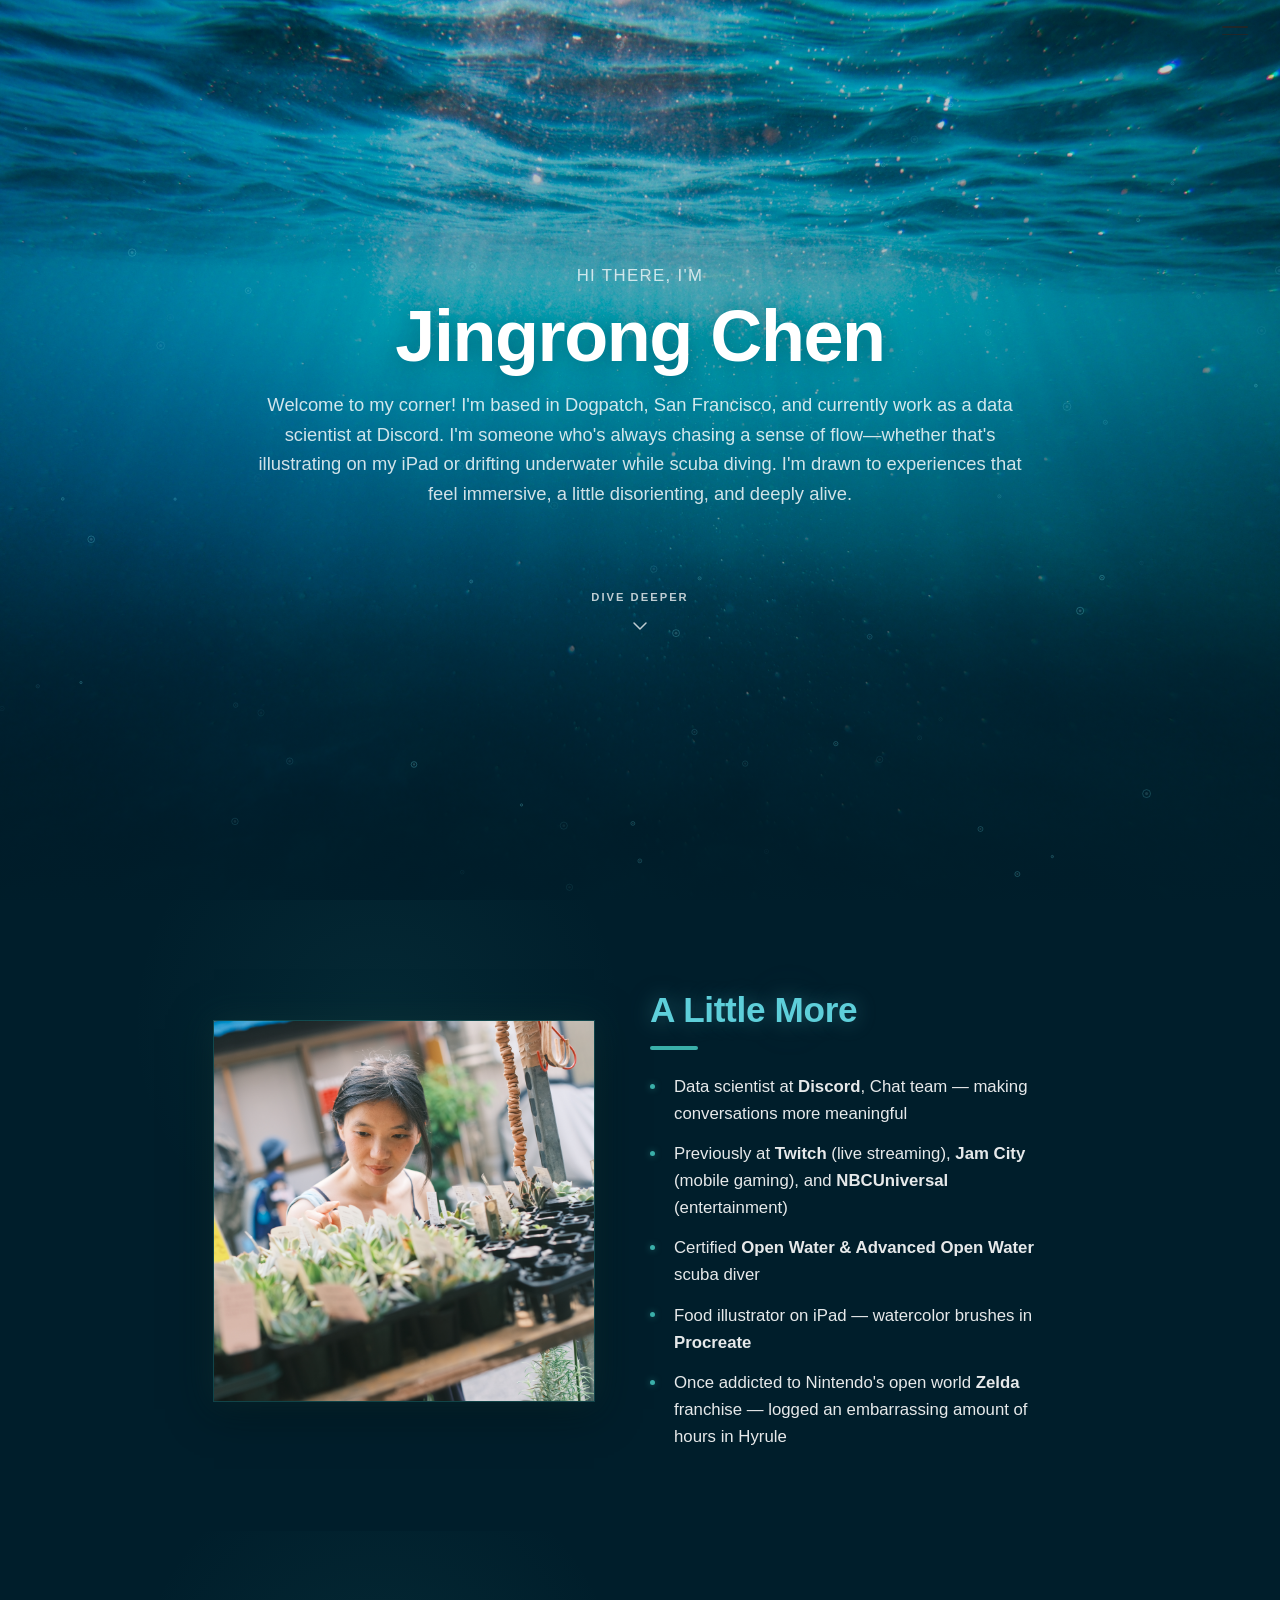
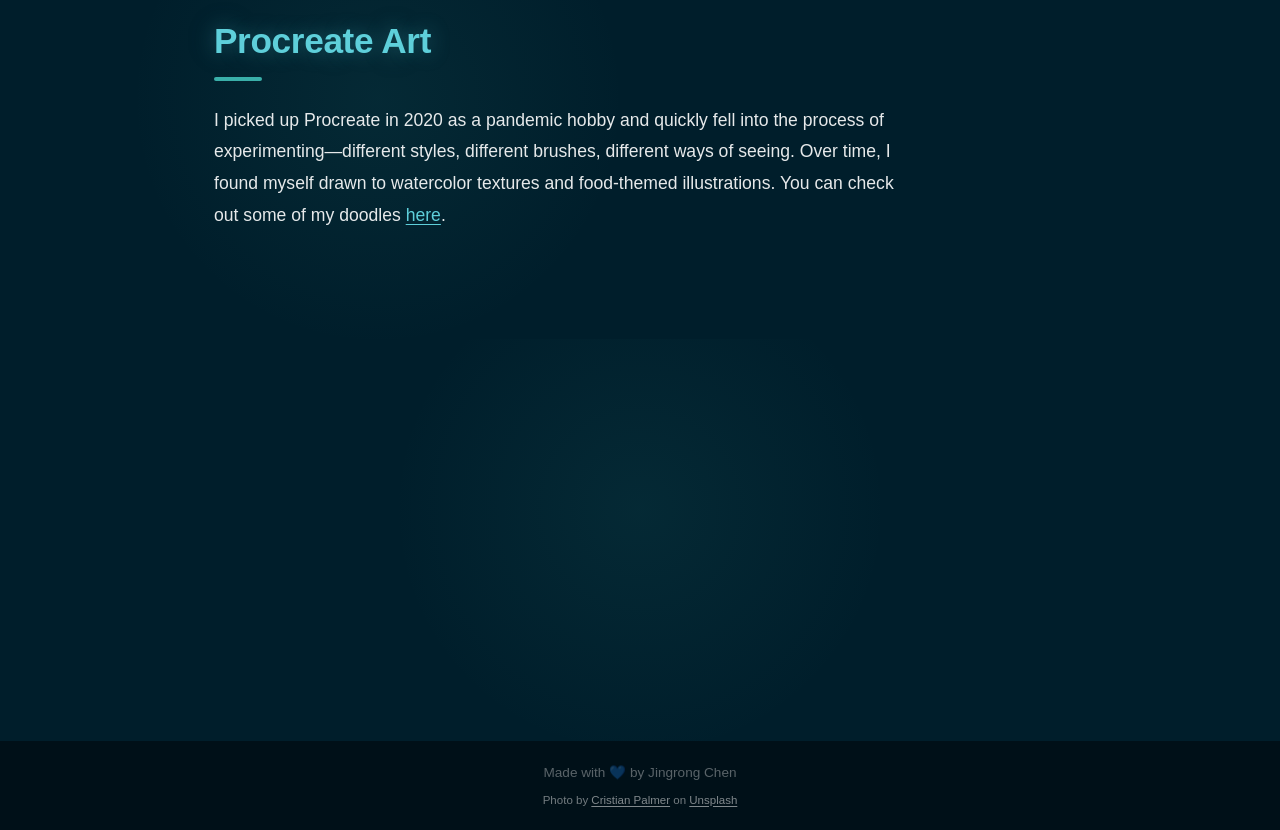
==== index.html @ 70cdcc9d "Update Nintendo bullet point" ====
<!DOCTYPE html>
<html lang="en">
<head>
  <meta charset="UTF-8" />
  <meta name="viewport" content="width=device-width, initial-scale=1.0" />
  <title>Jingrong Chen</title>
  <script async src="https://www.googletagmanager.com/gtag/js?id=G-7GHFT5PYBY"></script>
  <script>
    window.dataLayer = window.dataLayer || [];
    function gtag(){dataLayer.push(arguments);}
    gtag('js', new Date());
    gtag('config', 'G-7GHFT5PYBY');
  </script>
  <link rel="stylesheet" href="style.css" />
</head>
<body>

  <!-- HAMBURGER BUTTON -->
  <button class="hamburger fade-in" id="hamburger" aria-label="Open menu">
    <span></span>
    <span></span>
  </button>

  <!-- FULL-SCREEN MENU OVERLAY -->
  <div class="menu-overlay" id="menuOverlay">
    <nav class="menu-nav">
      <a href="#about"     class="menu-link" data-section="about">About Me</a>
      <a href="procreate.html" class="menu-link" data-section="procreate">Procreate Art</a>
      <a href="#contact"   class="menu-link" data-section="contact">Contact</a>
    </nav>
  </div>

  <!-- HERO (unchanged) -->
  <section class="hero" id="hero">
    <div class="hero-bg">
      <img src="cristian-palmer-XexawgzYOBc-unsplash.jpg" alt="Ocean by Cristian Palmer" class="hero-bg-img" />
      <div class="hero-overlay"></div>
    </div>
    <div class="hero-content">
      <p class="hero-greeting slide-up delay-1">Hi there, I'm</p>
      <h1 class="hero-name slide-up delay-2">Jingrong Chen</h1>
      <p class="hero-role slide-up delay-3">Welcome to my corner! I'm based in Dogpatch, San Francisco, and currently work as a data scientist at Discord. I'm someone who's always chasing a sense of flow—whether that's illustrating on my iPad or drifting underwater while scuba diving. I'm drawn to experiences that feel immersive, a little disorienting, and deeply alive.</p>
      <a class="dive-deeper slide-up delay-4" href="#about" aria-label="Scroll to About Me">
        <span class="dive-label">Dive Deeper</span>
        <svg class="dive-arrow" viewBox="0 0 24 24" fill="none" xmlns="http://www.w3.org/2000/svg">
          <polyline points="6 9 12 15 18 9" stroke="currentColor" stroke-width="1.5" stroke-linecap="round" stroke-linejoin="round"/>
        </svg>
      </a>
    </div>
  </section>

  <!-- BUBBLE CANVAS -->
  <canvas id="bubbleCanvas"></canvas>

  <!-- ABOUT -->
  <section class="about section" id="about">
    <div class="ambient-light"></div>
    <div class="container about-inner">
      <div class="about-profile reveal">
        <img src="profile-photo-converted.jpg" alt="Jingrong Chen" class="profile-photo" />
      </div>
      <div class="about-body">
        <h2 class="section-title reveal">A Little More</h2>
        <ul class="about-bullets">
          <li class="bullet-item reveal">Data scientist at <strong>Discord</strong>, Chat team — making conversations more meaningful</li>
          <li class="bullet-item reveal">Previously at <strong>Twitch</strong> (live streaming), <strong>Jam City</strong> (mobile gaming), and <strong>NBCUniversal</strong> (entertainment)</li>
          <li class="bullet-item reveal">Certified <strong>Open Water & Advanced Open Water</strong> scuba diver</li>
          <li class="bullet-item reveal">Food illustrator on iPad — watercolor brushes in <strong>Procreate</strong></li>
          <li class="bullet-item reveal">Once addicted to Nintendo's open world <strong>Zelda</strong> franchise — logged an embarrassing amount of hours in Hyrule</li>
        </ul>
      </div>
    </div>
  </section>



  <!-- PROCREATE ART -->
  <section class="section procreate-section" id="procreate">
    <div class="ambient-light"></div>
    <div class="container">
      <h2 class="section-title reveal">Procreate Art</h2>
      <p class="about-text reveal">I picked up Procreate in 2020 as a pandemic hobby and quickly fell into the process of experimenting—different styles, different brushes, different ways of seeing. Over time, I found myself drawn to watercolor textures and food-themed illustrations. You can check out some of my doodles <a href="procreate.html" target="_blank" style="color:var(--accent);text-decoration:underline;text-underline-offset:3px;">here</a>.</p>
    </div>
  </section>




  <!-- CONTACT -->
  <section class="contact section" id="contact">
    <div class="ambient-light ambient-light--center"></div>
    <div class="container contact-inner">
      <h2 class="section-title reveal">Say Hi</h2>
      <p class="contact-sub reveal">Whether it's data, deep dives, or game recommendations — my inbox is open.</p>
      <a class="contact-btn reveal" href="mailto:jingronc@gmail.com">jingronc@gmail.com</a>
    </div>
  </section>

  <footer class="footer">
    <p>Made with 💙 by Jingrong Chen</p>
    <p class="photo-credit">Photo by <a href="https://unsplash.com/@cristianpalmer?utm_source=unsplash&utm_medium=referral&utm_content=creditCopyText" target="_blank" rel="noopener">Cristian Palmer</a> on <a href="https://unsplash.com/photos/clear-blue-body-of-water-XexawgzYOBc?utm_source=unsplash&utm_medium=referral&utm_content=creditCopyText" target="_blank" rel="noopener">Unsplash</a></p>
  </footer>

  <script src="script.js"></script>
</body>
</html>
---- style.css ----
/* ============================================================
   TOKENS
   ============================================================ */
:root {
  --bg:          #001e2b;
  --primary:     #3AAFA9;
  --accent:      #5ecfda;
  --highlight:   #0a3545;
  --pop:         #3AAFA9;
  --text:        rgba(255,255,255,0.90);
  --text-muted:  rgba(255,255,255,0.55);
  --white:       #ffffff;
  --card-bg:     #002535;
  --radius:      1.2rem;
  --shadow:      0 4px 24px rgba(0,0,0,0.30);
  --shadow-hover:0 8px 32px rgba(0,0,0,0.45);
}

/* ============================================================
   RESET & BASE
   ============================================================ */
*, *::before, *::after { box-sizing: border-box; margin: 0; padding: 0; }

html { scroll-behavior: smooth; }

body {
  font-family: -apple-system, BlinkMacSystemFont, 'SF Pro Text', 'Helvetica Neue', sans-serif;
  background: var(--bg);
  color: var(--text);
  line-height: 1.7;
  overflow-x: hidden;
  -webkit-font-smoothing: antialiased;
}

a { color: inherit; text-decoration: none; }

/* ============================================================
   TYPOGRAPHY
   ============================================================ */
h1, h2, h3 {
  font-family: -apple-system, BlinkMacSystemFont, 'SF Pro Display', 'Helvetica Neue', sans-serif;
  font-weight: 700;
}

.section-title {
  font-size: clamp(1.6rem, 4vw, 2.2rem);
  color: var(--accent);
  margin-bottom: 1.5rem;
  letter-spacing: -0.01em;
  position: relative;
  display: inline-block;
}

.section-title::after {
  content: '';
  display: block;
  width: 48px;
  height: 4px;
  background: var(--pop);
  border-radius: 2px;
  margin-top: 6px;
}

/* ============================================================
   LAYOUT
   ============================================================ */
.container {
  max-width: 900px;
  margin: 0 auto;
  padding: 0 1.5rem;
}

.section {
  padding: 5rem 0;
}


/* ============================================================
   HAMBURGER BUTTON
   ============================================================ */
.hamburger {
  position: fixed;
  top: 1.4rem;
  right: 1.75rem;
  z-index: 200;
  background: none;
  border: none;
  cursor: pointer;
  display: flex;
  flex-direction: column;
  gap: 6px;
  padding: 4px;
}

.hamburger span {
  display: block;
  width: 26px;
  height: 1.5px;
  background: rgba(255,255,255,0.9);
  border-radius: 2px;
  transition: background 0.3s, transform 0.35s ease, opacity 0.25s ease;
  transform-origin: center;
}

.hamburger.is-open span:first-child {
  transform: translateY(7.5px) rotate(45deg);
}

.hamburger.is-open span:last-child {
  transform: translateY(-7.5px) rotate(-45deg);
}

/* Dark lines when scrolled off hero */
.hamburger.dark span {
  background: rgba(42, 36, 32, 0.75);
}

/* ============================================================
   MENU OVERLAY
   ============================================================ */
.menu-overlay {
  position: fixed;
  inset: 0;
  z-index: 150;
  background: rgba(8, 18, 30, 0.96);
  backdrop-filter: blur(16px);
  -webkit-backdrop-filter: blur(16px);
  display: flex;
  align-items: center;
  justify-content: center;
  opacity: 0;
  pointer-events: none;
  transition: opacity 0.35s ease;
}

.menu-overlay.is-open {
  opacity: 1;
  pointer-events: all;
}

.menu-nav {
  display: flex;
  flex-direction: column;
  align-items: center;
  gap: 0.25rem;
}

.menu-link {
  font-family: -apple-system, BlinkMacSystemFont, 'SF Pro Display', 'Helvetica Neue', sans-serif;
  font-size: clamp(1.6rem, 5vw, 2.2rem);
  font-weight: 600;
  letter-spacing: 0.06em;
  text-transform: uppercase;
  color: rgba(255,255,255,0.55);
  padding: 0.55rem 1rem;
  transition: color 0.2s;
  opacity: 0;
  transform: translateY(12px);
  transition: color 0.2s, opacity 0.35s ease, transform 0.35s ease;
}

.menu-overlay.is-open .menu-link {
  opacity: 1;
  transform: translateY(0);
}

.menu-overlay.is-open .menu-link:nth-child(1) { transition-delay: 0.07s; }
.menu-overlay.is-open .menu-link:nth-child(2) { transition-delay: 0.13s; }
.menu-overlay.is-open .menu-link:nth-child(3) { transition-delay: 0.19s; }
.menu-overlay.is-open .menu-link:nth-child(4) { transition-delay: 0.25s; }

.menu-link:hover,
.menu-link.active {
  color: var(--pop);
}


/* ============================================================
   HERO
   ============================================================ */
.hero {
  position: relative;
  min-height: 100vh;
  display: flex;
  align-items: center;
  justify-content: center;
  text-align: center;
  overflow: hidden;
  padding: 6rem 1.5rem 6rem;
}


/* Background image */
.hero-bg {
  position: absolute;
  inset: 0;
  z-index: 0;
}

.hero-bg-img {
  width: 100%;
  height: 100%;
  object-fit: cover;
  object-position: center;
  display: block;
}

.hero-overlay {
  position: absolute;
  inset: 0;
  background: linear-gradient(
    to bottom,
    rgba(0, 30, 43, 0.20) 0%,
    rgba(0, 30, 43, 0.45) 65%,
    rgba(0, 30, 43, 0.95) 100%
  );
}

/* Dive deeper */
.dive-deeper {
  display: inline-flex;
  flex-direction: column;
  align-items: center;
  gap: 0.4rem;
  margin-top: 2.5rem;
  color: rgba(255,255,255,0.75);
  text-decoration: none;
  transition: color 0.2s;
}

.dive-deeper:hover {
  color: rgba(255,255,255,1);
}

.dive-label {
  font-size: 0.7rem;
  font-weight: 600;
  letter-spacing: 0.18em;
  text-transform: uppercase;
}

.dive-arrow {
  width: 24px;
  height: 24px;
  animation: arrowBounce 1.8s ease-in-out infinite;
}

@keyframes arrowBounce {
  0%, 100% { transform: translateY(0);    opacity: 0.75; }
  50%       { transform: translateY(7px); opacity: 1;    }
}

.hero-content {
  position: relative;
  z-index: 2;
  max-width: 780px;
}

.hero-greeting {
  font-size: clamp(0.9rem, 2vw, 1.05rem);
  font-weight: 500;
  color: rgba(255,255,255,0.75);
  margin-bottom: 0.5rem;
  letter-spacing: 0.08em;
  text-transform: uppercase;
}

.hero-name {
  font-size: clamp(2.8rem, 7vw, 4.5rem);
  color: var(--white);
  line-height: 1.05;
  letter-spacing: -0.02em;
  margin-bottom: 1rem;
  text-shadow: 0 2px 24px rgba(0,0,0,0.3);
}

.hero-role {
  font-size: clamp(1rem, 2.2vw, 1.15rem);
  color: rgba(255,255,255,0.82);
  margin-bottom: 2.5rem;
  line-height: 1.6;
}

.at { color: var(--pop); }

/* Hero buttons */
.hero-btns {
  display: flex;
  gap: 1rem;
  justify-content: center;
  flex-wrap: wrap;
}

.btn-primary {
  display: inline-block;
  background: var(--pop);
  color: #fff;
  font-weight: 700;
  font-size: 0.95rem;
  padding: 0.75rem 1.75rem;
  border-radius: 6px;
  transition: opacity 0.2s, transform 0.2s;
}

.btn-primary:hover {
  opacity: 0.88;
  transform: translateY(-2px);
}

.btn-secondary {
  display: inline-block;
  background: rgba(255,255,255,0.12);
  color: var(--white);
  font-weight: 600;
  font-size: 0.95rem;
  padding: 0.75rem 1.75rem;
  border-radius: 6px;
  border: 1px solid rgba(255,255,255,0.25);
  backdrop-filter: blur(6px);
  transition: background 0.2s, transform 0.2s;
}

.btn-secondary:hover {
  background: rgba(255,255,255,0.2);
  transform: translateY(-2px);
}


/* Photo credit */
.photo-credit {
  font-size: 0.72rem;
  color: rgba(255,255,255,0.45);
  margin-top: 0.4rem;
}

.photo-credit a {
  color: rgba(255,255,255,0.5);
  text-decoration: underline;
  text-underline-offset: 2px;
}

.photo-credit a:hover {
  color: rgba(255,255,255,0.8);
}

/* ============================================================
   BUBBLE CANVAS
   ============================================================ */
#bubbleCanvas {
  position: fixed;
  top: 0;
  left: 0;
  width: 100%;
  height: 100%;
  pointer-events: none;
  z-index: 1;
  opacity: 0;
  transition: opacity 1s ease;
}

#bubbleCanvas.visible {
  opacity: 1;
}

/* ============================================================
   AMBIENT LIGHT
   ============================================================ */
.ambient-light {
  position: absolute;
  top: -20%;
  left: 10%;
  width: 500px;
  height: 500px;
  background: radial-gradient(ellipse, rgba(58,175,169,0.08) 0%, transparent 70%);
  pointer-events: none;
  z-index: 0;
  animation: ambientDrift 8s ease-in-out infinite alternate;
}

.ambient-light--right {
  left: auto;
  right: 5%;
}

.ambient-light--center {
  left: 50%;
  transform: translateX(-50%);
}

@keyframes ambientDrift {
  from { transform: translate(0, 0); }
  to   { transform: translate(30px, 20px); }
}


/* ============================================================
   SECTION BASE (all below-hero sections)
   ============================================================ */
.about,
.hobbies,
.procreate-section,
.essays-section,
.contact {
  background: var(--bg);
  position: relative;
  overflow: hidden;
}

/* ============================================================
   SECTION TITLE GLOW
   ============================================================ */
.section-title {
  color: var(--accent);
  text-shadow: 0 0 20px rgba(94, 207, 218, 0.35), 0 0 60px rgba(94, 207, 218, 0.15);
}

/* ============================================================
   ABOUT
   ============================================================ */
.about-inner {
  display: flex;
  align-items: center;
  gap: 3.5rem;
  position: relative;
  z-index: 1;
}

.about-profile {
  flex-shrink: 0;
}

.profile-photo {
  width: 380px;
  height: 380px;
  object-fit: cover;
  object-position: center top;
  border-radius: 0;
  box-shadow:
    0 0 0 1px rgba(58,175,169,0.25),
    0 0 30px rgba(58,175,169,0.15),
    0 8px 40px rgba(0,0,0,0.5);
}

.about-body {
  flex: 1;
  position: relative;
  z-index: 1;
}

.about-text {
  font-size: clamp(1rem, 2vw, 1.1rem);
  color: var(--text);
  max-width: 680px;
  margin-bottom: 1.75rem;
  line-height: 1.8;
}

.about-bullets {
  list-style: none;
  display: flex;
  flex-direction: column;
  gap: 0.85rem;
  max-width: 620px;
}

.bullet-item {
  font-size: clamp(0.95rem, 2vw, 1.05rem);
  color: var(--text);
  line-height: 1.6;
  padding-left: 1.5rem;
  position: relative;
  cursor: default;
}

.bullet-item::before {
  content: '';
  position: absolute;
  left: 0;
  top: 0.58em;
  width: 5px;
  height: 5px;
  border-radius: 50%;
  background: var(--primary);
  box-shadow: 0 0 6px rgba(58,175,169,0.5);
}

/* ============================================================
   HOBBIES
   ============================================================ */
.hobby-grid {
  display: grid;
  grid-template-columns: repeat(3, 1fr);
  gap: 1.5rem;
  position: relative;
  z-index: 1;
}

.hobby-card {
  background: rgba(0, 37, 53, 0.6);
  backdrop-filter: blur(16px);
  -webkit-backdrop-filter: blur(16px);
  border: 1px solid rgba(58,175,169,0.18);
  border-radius: var(--radius);
  padding: 2rem 1.5rem;
  display: flex;
  flex-direction: column;
  gap: 0.75rem;
  transition: transform 0.3s ease, box-shadow 0.3s ease, border-color 0.3s ease;
  box-shadow: 0 4px 24px rgba(0,0,0,0.3), inset 0 1px 0 rgba(255,255,255,0.04);
}

.hobby-card:hover {
  transform: translateY(-6px);
  border-color: rgba(58,175,169,0.45);
  box-shadow: 0 8px 40px rgba(0,0,0,0.4), 0 0 20px rgba(58,175,169,0.12);
}

.hobby-icon {
  font-size: 2.2rem;
  line-height: 1;
  filter: drop-shadow(0 0 8px rgba(58,175,169,0.4));
}

.hobby-card h3 {
  font-size: 1.1rem;
  color: var(--accent);
  text-shadow: 0 0 12px rgba(94,207,218,0.3);
}

.hobby-card p {
  font-size: 0.93rem;
  color: var(--text-muted);
  flex: 1;
  line-height: 1.65;
}

.hobby-tag {
  display: inline-block;
  background: rgba(58,175,169,0.12);
  border: 1px solid rgba(58,175,169,0.25);
  color: var(--primary);
  font-weight: 600;
  font-size: 0.75rem;
  padding: 0.2rem 0.75rem;
  border-radius: 50px;
  align-self: flex-start;
}

/* ============================================================
   PROCREATE & ESSAYS
   ============================================================ */
.procreate-section .container,
.essays-section .container {
  position: relative;
  z-index: 1;
}

/* ============================================================
   CONTACT
   ============================================================ */
.contact {
  text-align: center;
}

.contact-inner {
  position: relative;
  z-index: 1;
}

.contact-sub {
  color: var(--text-muted);
  font-size: clamp(1rem, 2vw, 1.1rem);
  margin-bottom: 2rem;
  max-width: 500px;
  margin-left: auto;
  margin-right: auto;
}

.contact-btn {
  display: inline-block;
  background: transparent;
  color: var(--accent);
  font-weight: 600;
  font-size: 1rem;
  padding: 0.85rem 2.25rem;
  border-radius: 50px;
  border: 1px solid rgba(58,175,169,0.4);
  box-shadow: 0 0 20px rgba(58,175,169,0.1), inset 0 0 20px rgba(58,175,169,0.03);
  transition: border-color 0.25s, box-shadow 0.25s, color 0.25s;
  backdrop-filter: blur(8px);
}

.contact-btn:hover {
  border-color: rgba(58,175,169,0.8);
  box-shadow: 0 0 30px rgba(58,175,169,0.25), inset 0 0 30px rgba(58,175,169,0.06);
  color: #fff;
}

/* ============================================================
   FOOTER
   ============================================================ */
.footer {
  background: #001018;
  color: rgba(255,255,255,0.35);
  text-align: center;
  padding: 1.25rem 1rem;
  font-size: 0.85rem;
}

/* ============================================================
   ANIMATIONS
   ============================================================ */
.fade-in {
  opacity: 0;
  animation: fadeIn 0.5s ease forwards;
}

@keyframes fadeIn {
  to { opacity: 1; }
}

.slide-up {
  opacity: 0;
  transform: translateY(24px);
  animation: fadeSlideUp 0.65s ease forwards;
}

.delay-1 { animation-delay: 0.15s; }
.delay-2 { animation-delay: 0.30s; }
.delay-3 { animation-delay: 0.45s; }
.delay-4 { animation-delay: 0.60s; }

@keyframes fadeSlideUp {
  to {
    opacity: 1;
    transform: translateY(0);
  }
}

.reveal {
  opacity: 0;
  transform: translateY(20px);
  transition: opacity 0.55s ease, transform 0.55s ease;
}

.reveal.visible {
  opacity: 1;
  transform: translateY(0);
}

.hobby-card.reveal.delay-1 { transition-delay: 0.10s; }
.hobby-card.reveal.delay-2 { transition-delay: 0.22s; }
.hobby-card.reveal.delay-3 { transition-delay: 0.34s; }

/* ============================================================
   RESPONSIVE
   ============================================================ */
@media (max-width: 700px) {
  .hobby-grid {
    grid-template-columns: 1fr;
  }

  .nav-links { gap: 1.2rem; }
  .nav { padding: 0.85rem 1.25rem; }
  .section { padding: 3.5rem 0; }

  .about-inner {
    flex-direction: column;
    align-items: center;
    gap: 2rem;
    text-align: center;
  }

  .profile-photo {
    width: 220px;
    height: 220px;
  }

  .about-bullets {
    text-align: left;
  }
}

@media (max-width: 420px) {
  .nav-links { gap: 0.9rem; font-size: 0.85rem; }
}
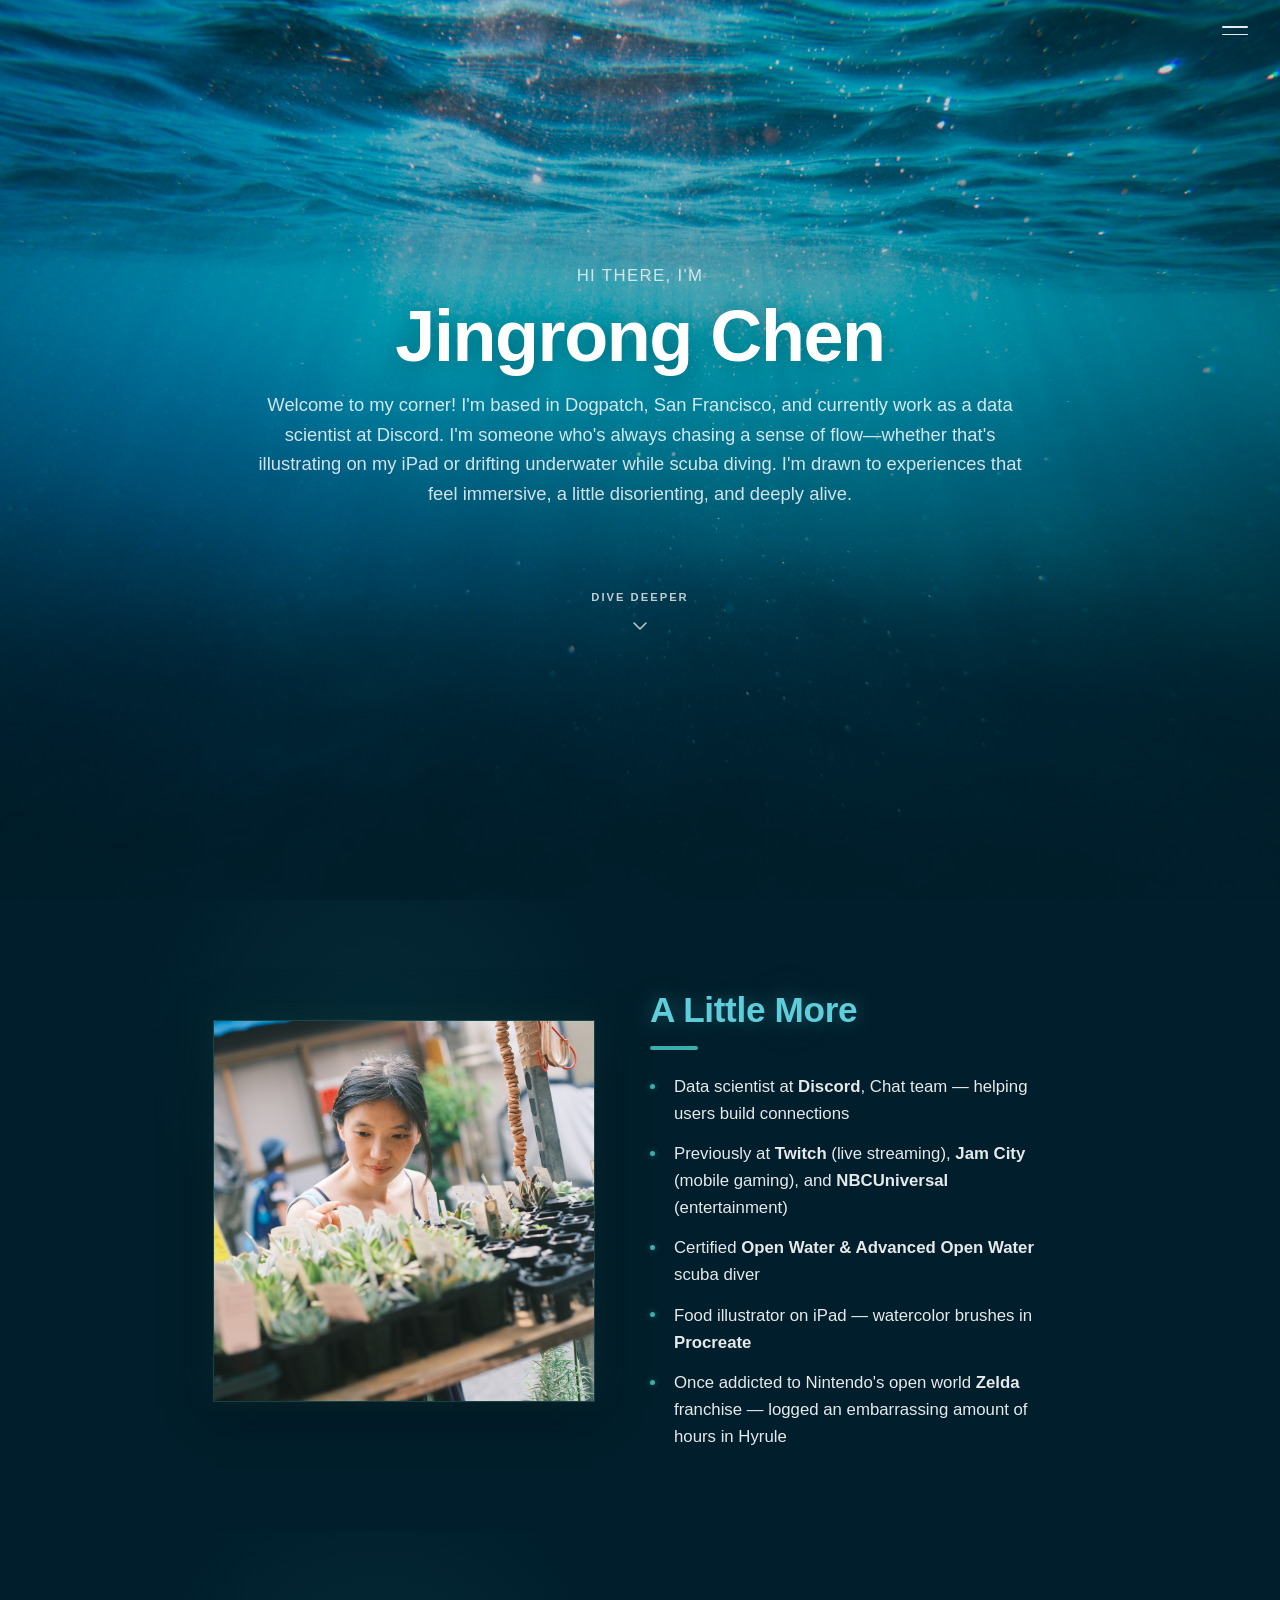
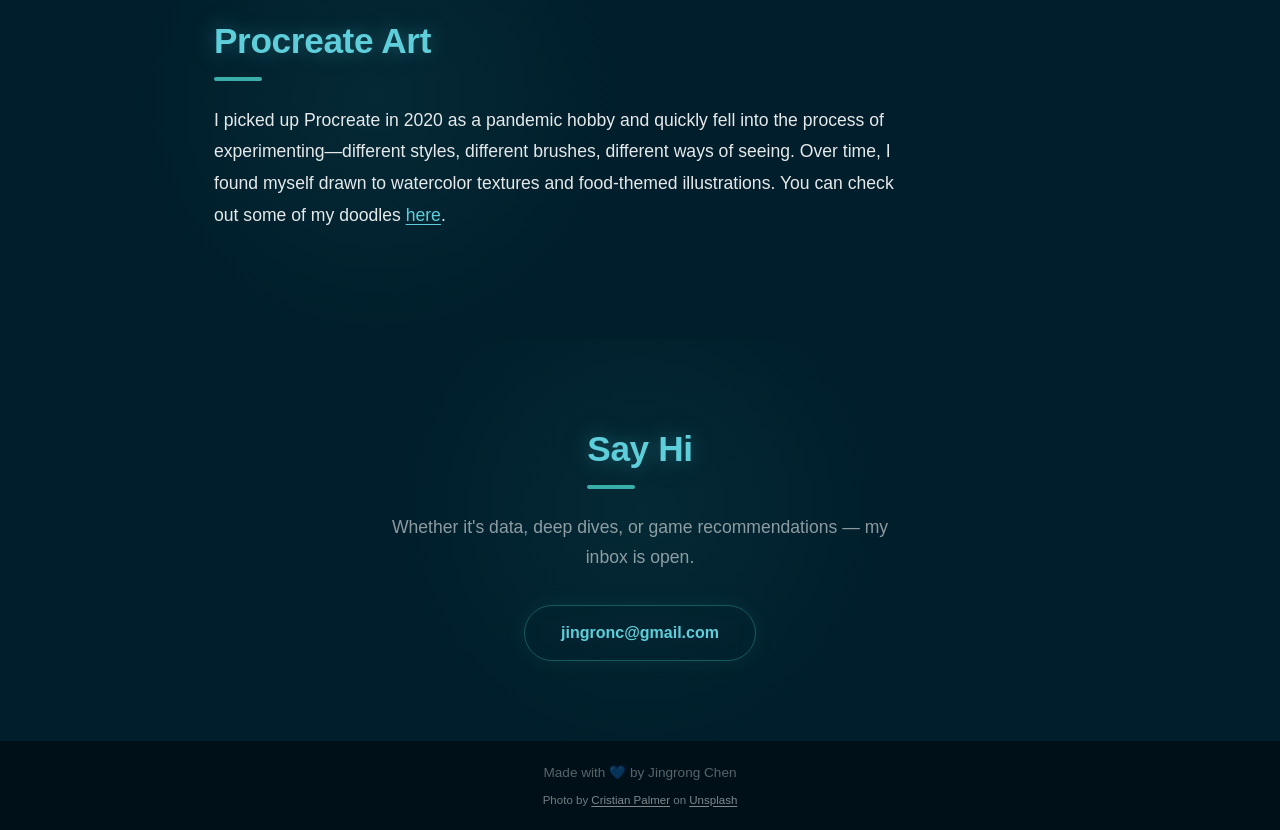
==== commit b1177701: "Update Discord bullet point" ====
--- a/index.html
+++ b/index.html
@@ -62,7 +62,7 @@
       <div class="about-body">
         <h2 class="section-title reveal">A Little More</h2>
         <ul class="about-bullets">
-          <li class="bullet-item reveal">Data scientist at <strong>Discord</strong>, Chat team — making conversations more meaningful</li>
+          <li class="bullet-item reveal">Data scientist at <strong>Discord</strong>, Chat team — helping users build connections</li>
           <li class="bullet-item reveal">Previously at <strong>Twitch</strong> (live streaming), <strong>Jam City</strong> (mobile gaming), and <strong>NBCUniversal</strong> (entertainment)</li>
           <li class="bullet-item reveal">Certified <strong>Open Water & Advanced Open Water</strong> scuba diver</li>
           <li class="bullet-item reveal">Food illustrator on iPad — watercolor brushes in <strong>Procreate</strong></li>
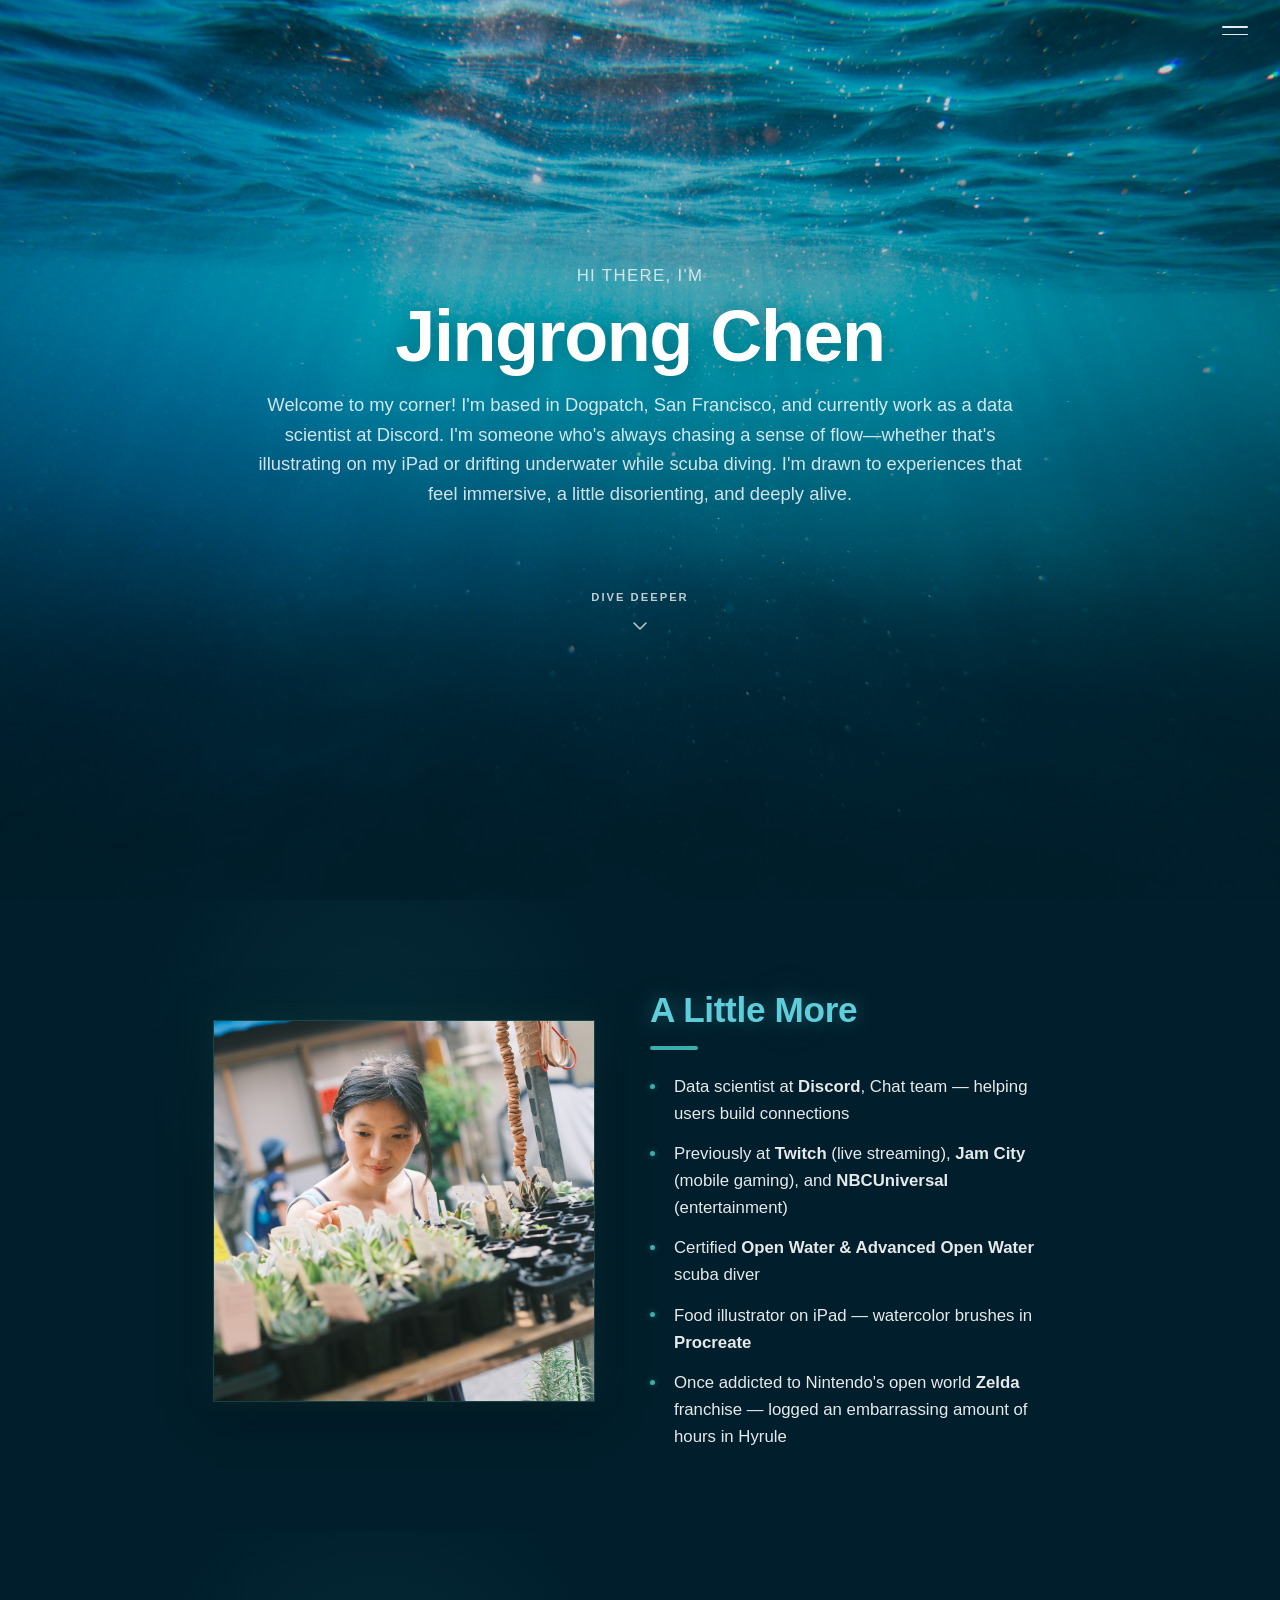
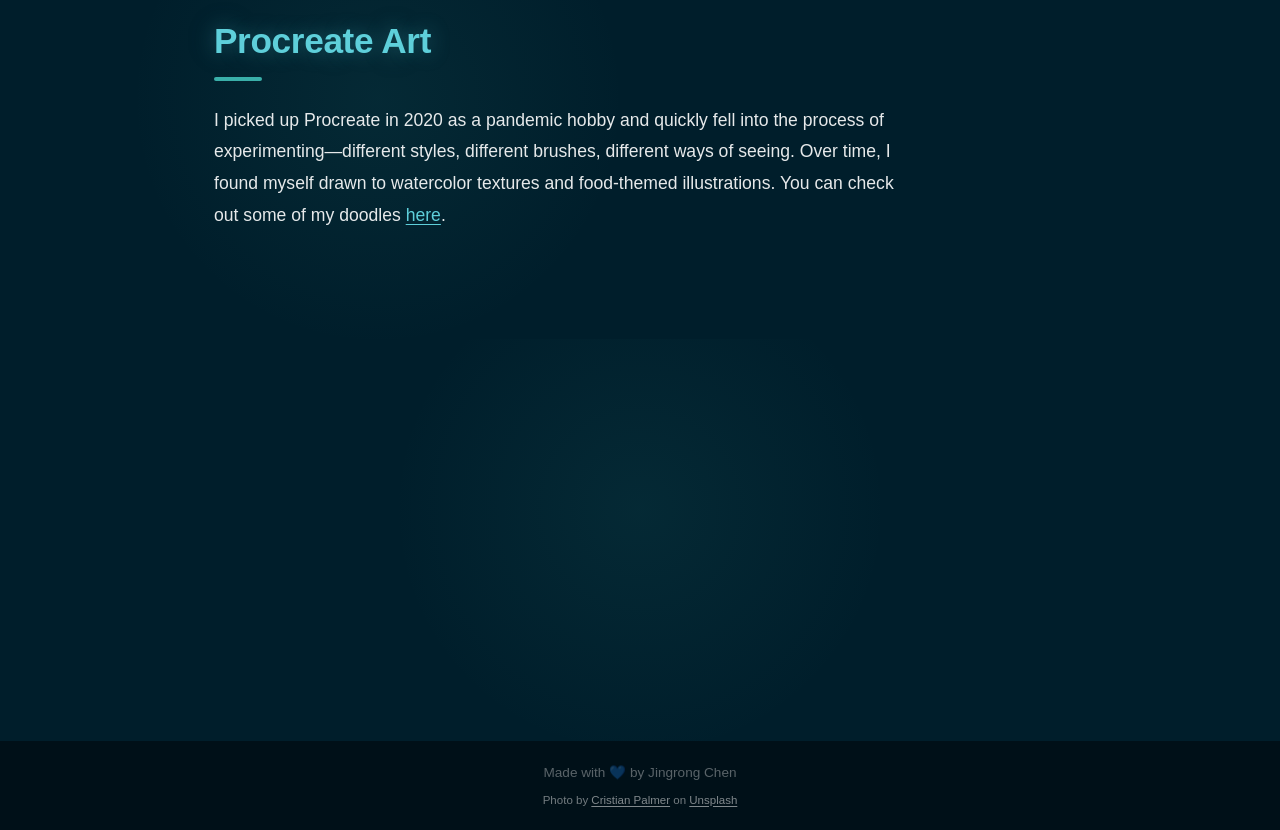
==== commit 52f2679b: "Add 🐠 emoji favicon Co-Authored-By: Claude Sonnet 4.6 <noreply@anthropic.com>" ====
--- a/index.html
+++ b/index.html
@@ -4,6 +4,7 @@
   <meta charset="UTF-8" />
   <meta name="viewport" content="width=device-width, initial-scale=1.0" />
   <title>Jingrong Chen</title>
+  <link rel="icon" href="data:image/svg+xml,<svg xmlns='http://www.w3.org/2000/svg' viewBox='0 0 100 100'><text y='.9em' font-size='90'>🐠</text></svg>">
   <script async src="https://www.googletagmanager.com/gtag/js?id=G-7GHFT5PYBY"></script>
   <script>
     window.dataLayer = window.dataLayer || [];
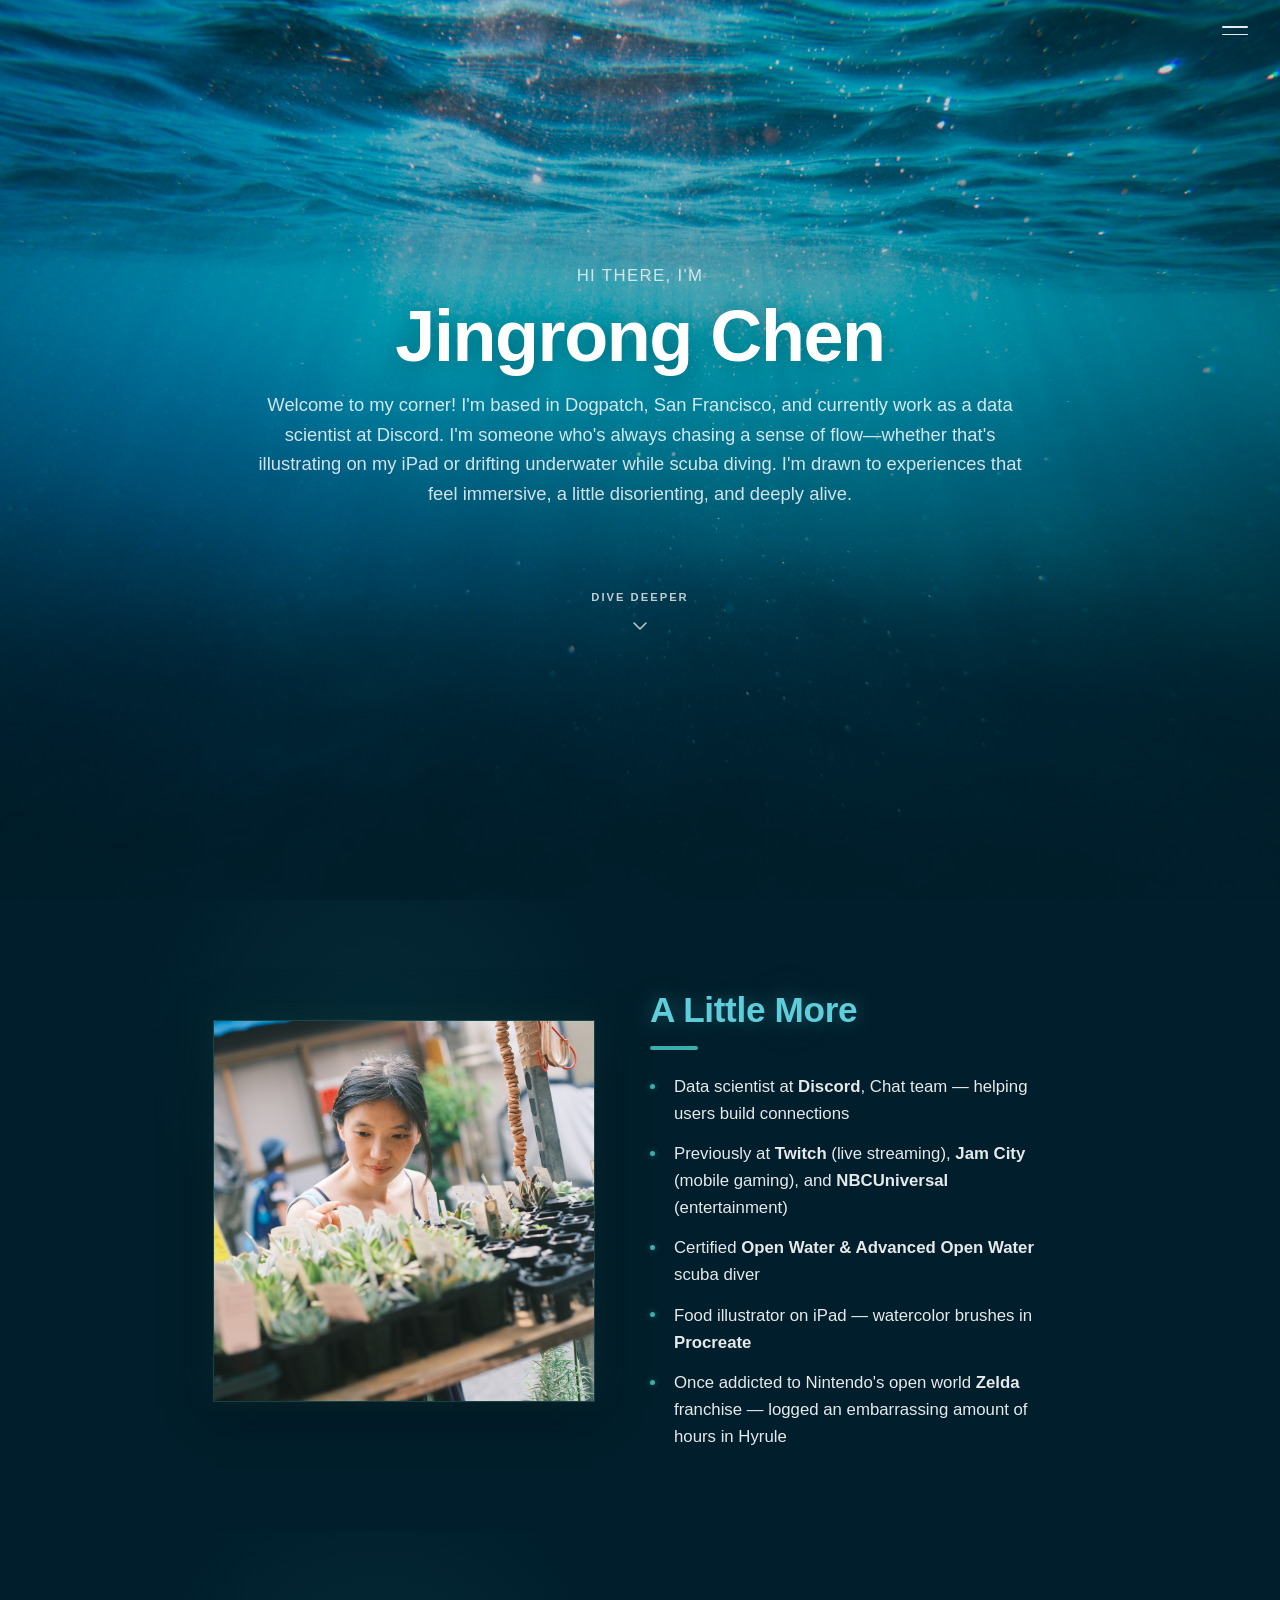
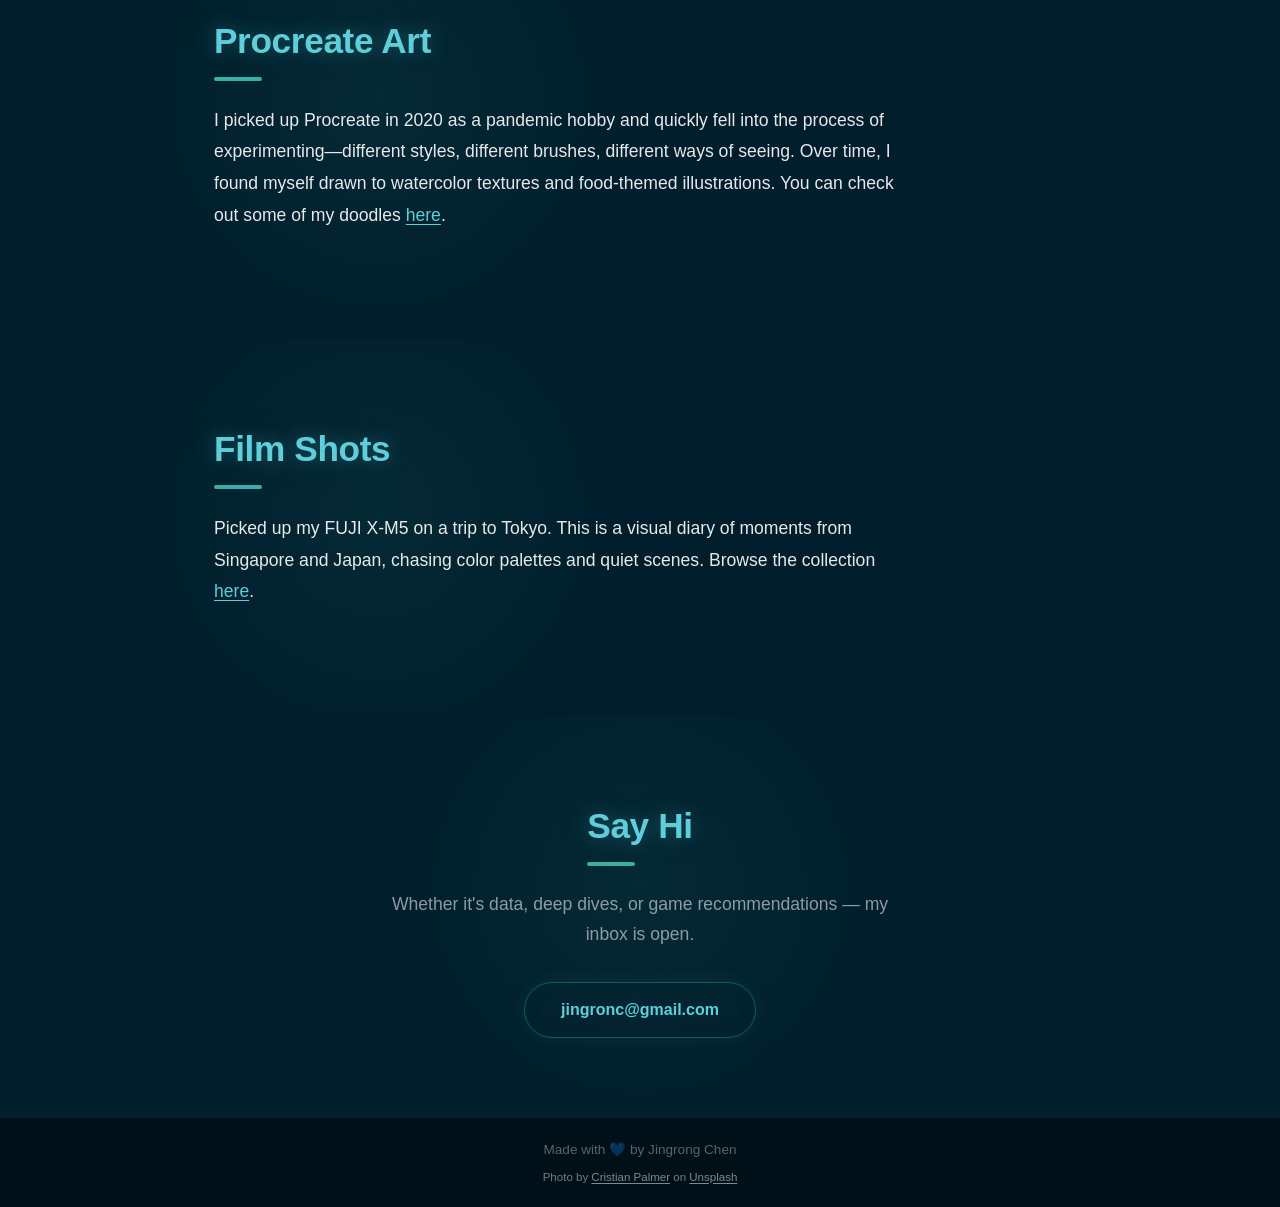
==== commit a7d83b2c: "Add Film Shots section and gallery page Co-Authored-By: Claude Sonnet 4.6 <noreply@anthropic.com>" ====
--- a/index.html
+++ b/index.html
@@ -27,6 +27,7 @@
     <nav class="menu-nav">
       <a href="#about"     class="menu-link" data-section="about">About Me</a>
       <a href="procreate.html" class="menu-link" data-section="procreate">Procreate Art</a>
+      <a href="film-shots.html" class="menu-link" data-section="film-shots">Film Shots</a>
       <a href="#contact"   class="menu-link" data-section="contact">Contact</a>
     </nav>
   </div>
@@ -87,6 +88,17 @@
 
 
 
+  <!-- FILM SHOTS -->
+  <section class="section procreate-section" id="film-shots">
+    <div class="ambient-light"></div>
+    <div class="container">
+      <h2 class="section-title reveal">Film Shots</h2>
+      <p class="about-text reveal">Picked up my FUJI X-M5 on a trip to Tokyo. This is a visual diary of moments from Singapore and Japan, chasing color palettes and quiet scenes. Browse the collection <a href="film-shots.html" target="_blank" style="color:var(--accent);text-decoration:underline;text-underline-offset:3px;">here</a>.</p>
+    </div>
+  </section>
+
+
+
   <!-- CONTACT -->
   <section class="contact section" id="contact">
     <div class="ambient-light ambient-light--center"></div>
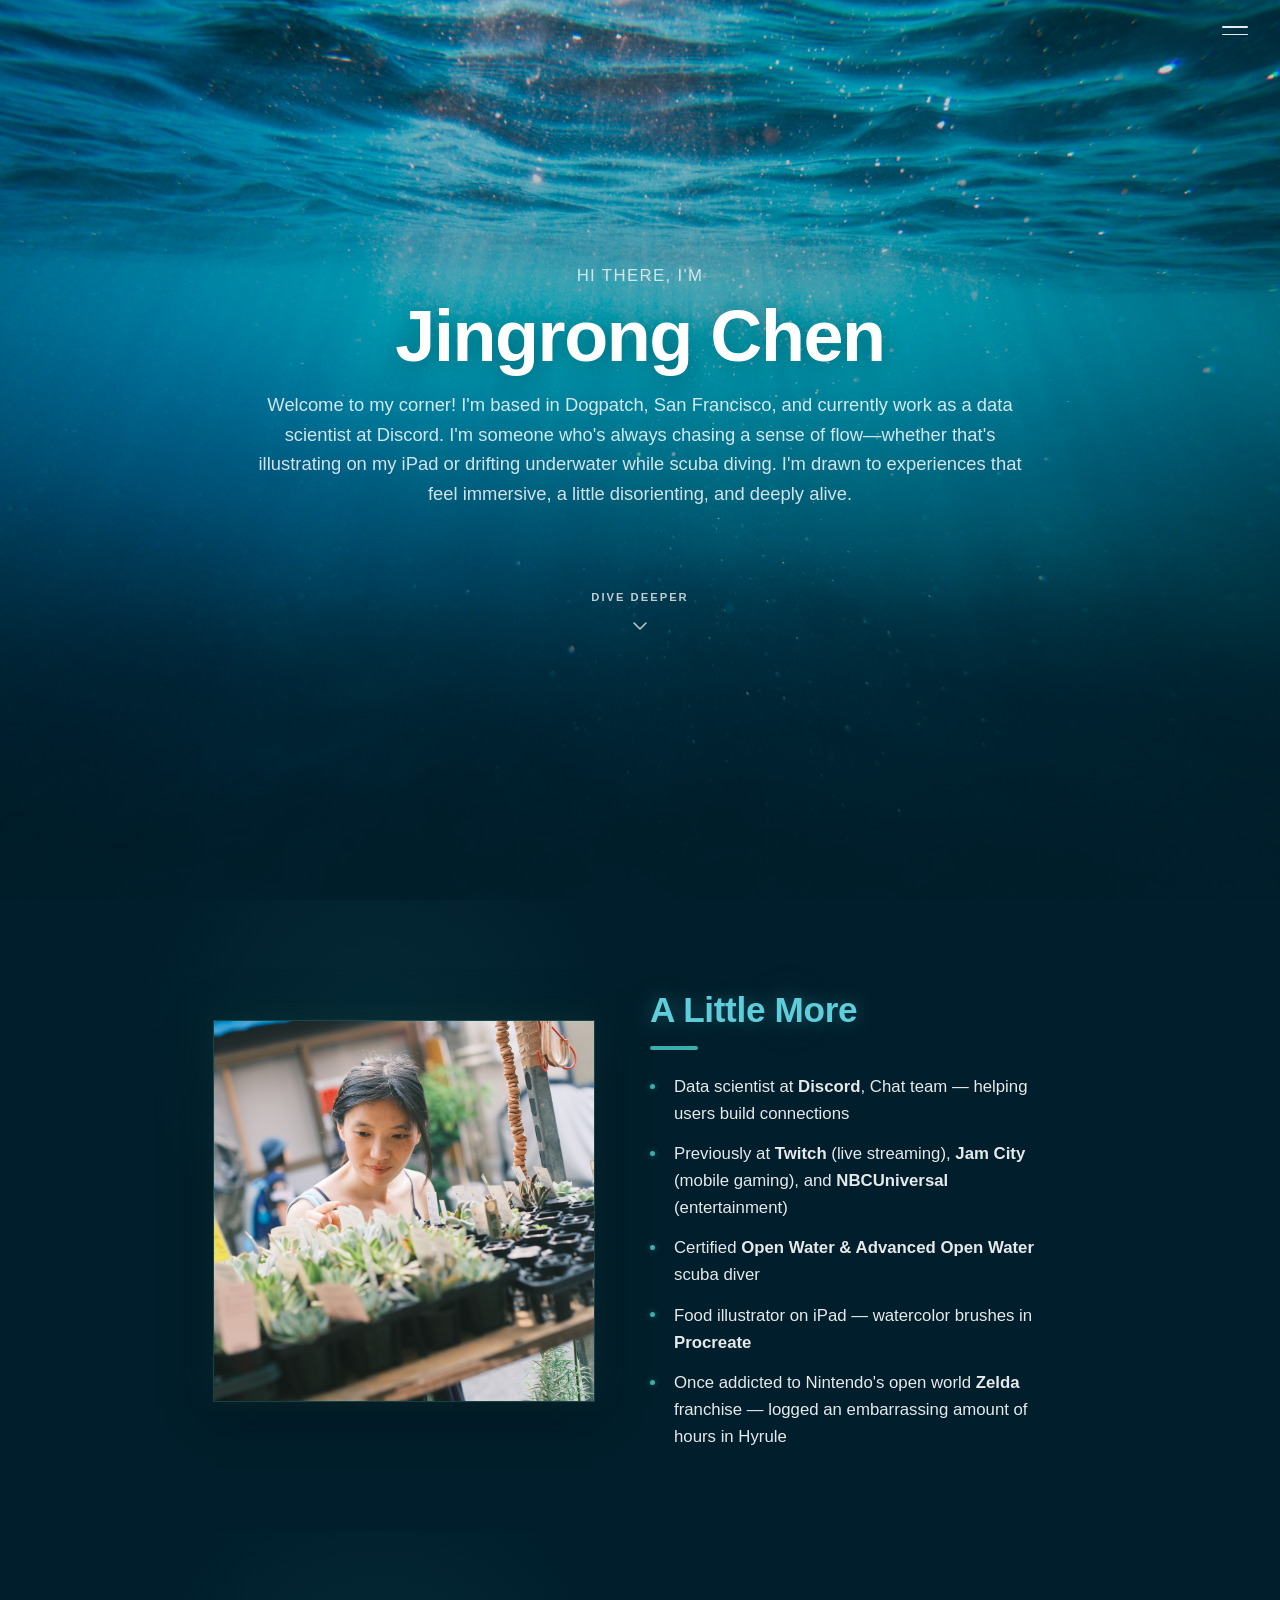
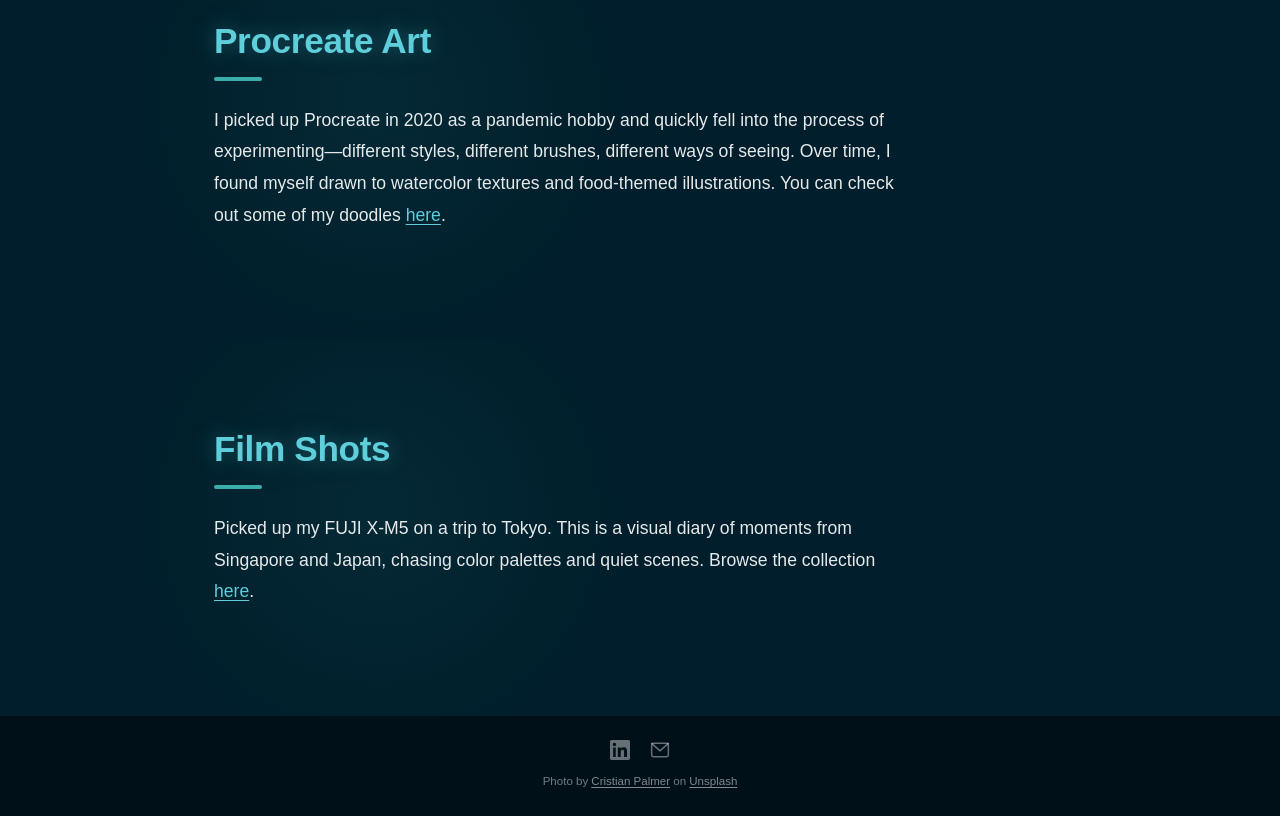
==== commit dbfed2e7: "Replace Say Hi section with minimal footer icons Co-Authored-By: Claude Sonnet 4.6 <noreply@anthropi" ====
--- a/index.html
+++ b/index.html
@@ -28,7 +28,6 @@
       <a href="#about"     class="menu-link" data-section="about">About Me</a>
       <a href="procreate.html" class="menu-link" data-section="procreate">Procreate Art</a>
       <a href="film-shots.html" class="menu-link" data-section="film-shots">Film Shots</a>
-      <a href="#contact"   class="menu-link" data-section="contact">Contact</a>
     </nav>
   </div>
 
@@ -99,18 +98,20 @@
 
 
 
-  <!-- CONTACT -->
-  <section class="contact section" id="contact">
-    <div class="ambient-light ambient-light--center"></div>
-    <div class="container contact-inner">
-      <h2 class="section-title reveal">Say Hi</h2>
-      <p class="contact-sub reveal">Whether it's data, deep dives, or game recommendations — my inbox is open.</p>
-      <a class="contact-btn reveal" href="mailto:jingronc@gmail.com">jingronc@gmail.com</a>
+  <footer class="footer">
+    <div class="footer-icons">
+      <a href="https://www.linkedin.com/in/chenjingrong/" target="_blank" rel="noopener" aria-label="LinkedIn">
+        <svg xmlns="http://www.w3.org/2000/svg" viewBox="0 0 24 24" fill="currentColor" width="20" height="20">
+          <path d="M20.45 20.45h-3.554v-5.569c0-1.328-.027-3.037-1.852-3.037-1.853 0-2.136 1.445-2.136 2.939v5.667H9.354V9h3.414v1.561h.046c.476-.9 1.637-1.85 3.37-1.85 3.601 0 4.267 2.37 4.267 5.455v6.284zM5.337 7.433a2.062 2.062 0 1 1 0-4.124 2.062 2.062 0 0 1 0 4.124zM6.87 20.45H3.803V9H6.87v11.45zM22.225 0H1.771C.792 0 0 .774 0 1.729v20.542C0 23.227.792 24 1.771 24h20.451C23.2 24 24 23.227 24 22.271V1.729C24 .774 23.2 0 22.222 0h.003z"/>
+        </svg>
+      </a>
+      <a href="mailto:jingronc@gmail.com" aria-label="Email">
+        <svg xmlns="http://www.w3.org/2000/svg" viewBox="0 0 24 24" fill="none" stroke="currentColor" stroke-width="1.8" stroke-linecap="round" stroke-linejoin="round" width="20" height="20">
+          <rect x="2" y="4" width="20" height="16" rx="2"/>
+          <polyline points="2,4 12,13 22,4"/>
+        </svg>
+      </a>
     </div>
-  </section>
-
-  <footer class="footer">
-    <p>Made with 💙 by Jingrong Chen</p>
     <p class="photo-credit">Photo by <a href="https://unsplash.com/@cristianpalmer?utm_source=unsplash&utm_medium=referral&utm_content=creditCopyText" target="_blank" rel="noopener">Cristian Palmer</a> on <a href="https://unsplash.com/photos/clear-blue-body-of-water-XexawgzYOBc?utm_source=unsplash&utm_medium=referral&utm_content=creditCopyText" target="_blank" rel="noopener">Unsplash</a></p>
   </footer>
 
--- a/style.css
+++ b/style.css
@@ -603,8 +603,26 @@
   background: #001018;
   color: rgba(255,255,255,0.35);
   text-align: center;
-  padding: 1.25rem 1rem;
+  padding: 1.5rem 1rem;
   font-size: 0.85rem;
+}
+
+.footer-icons {
+  display: flex;
+  justify-content: center;
+  gap: 1.25rem;
+  margin-bottom: 0.75rem;
+}
+
+.footer-icons a {
+  color: rgba(255,255,255,0.4);
+  transition: color 0.2s;
+  display: flex;
+  align-items: center;
+}
+
+.footer-icons a:hover {
+  color: var(--highlight);
 }
 
 /* ============================================================
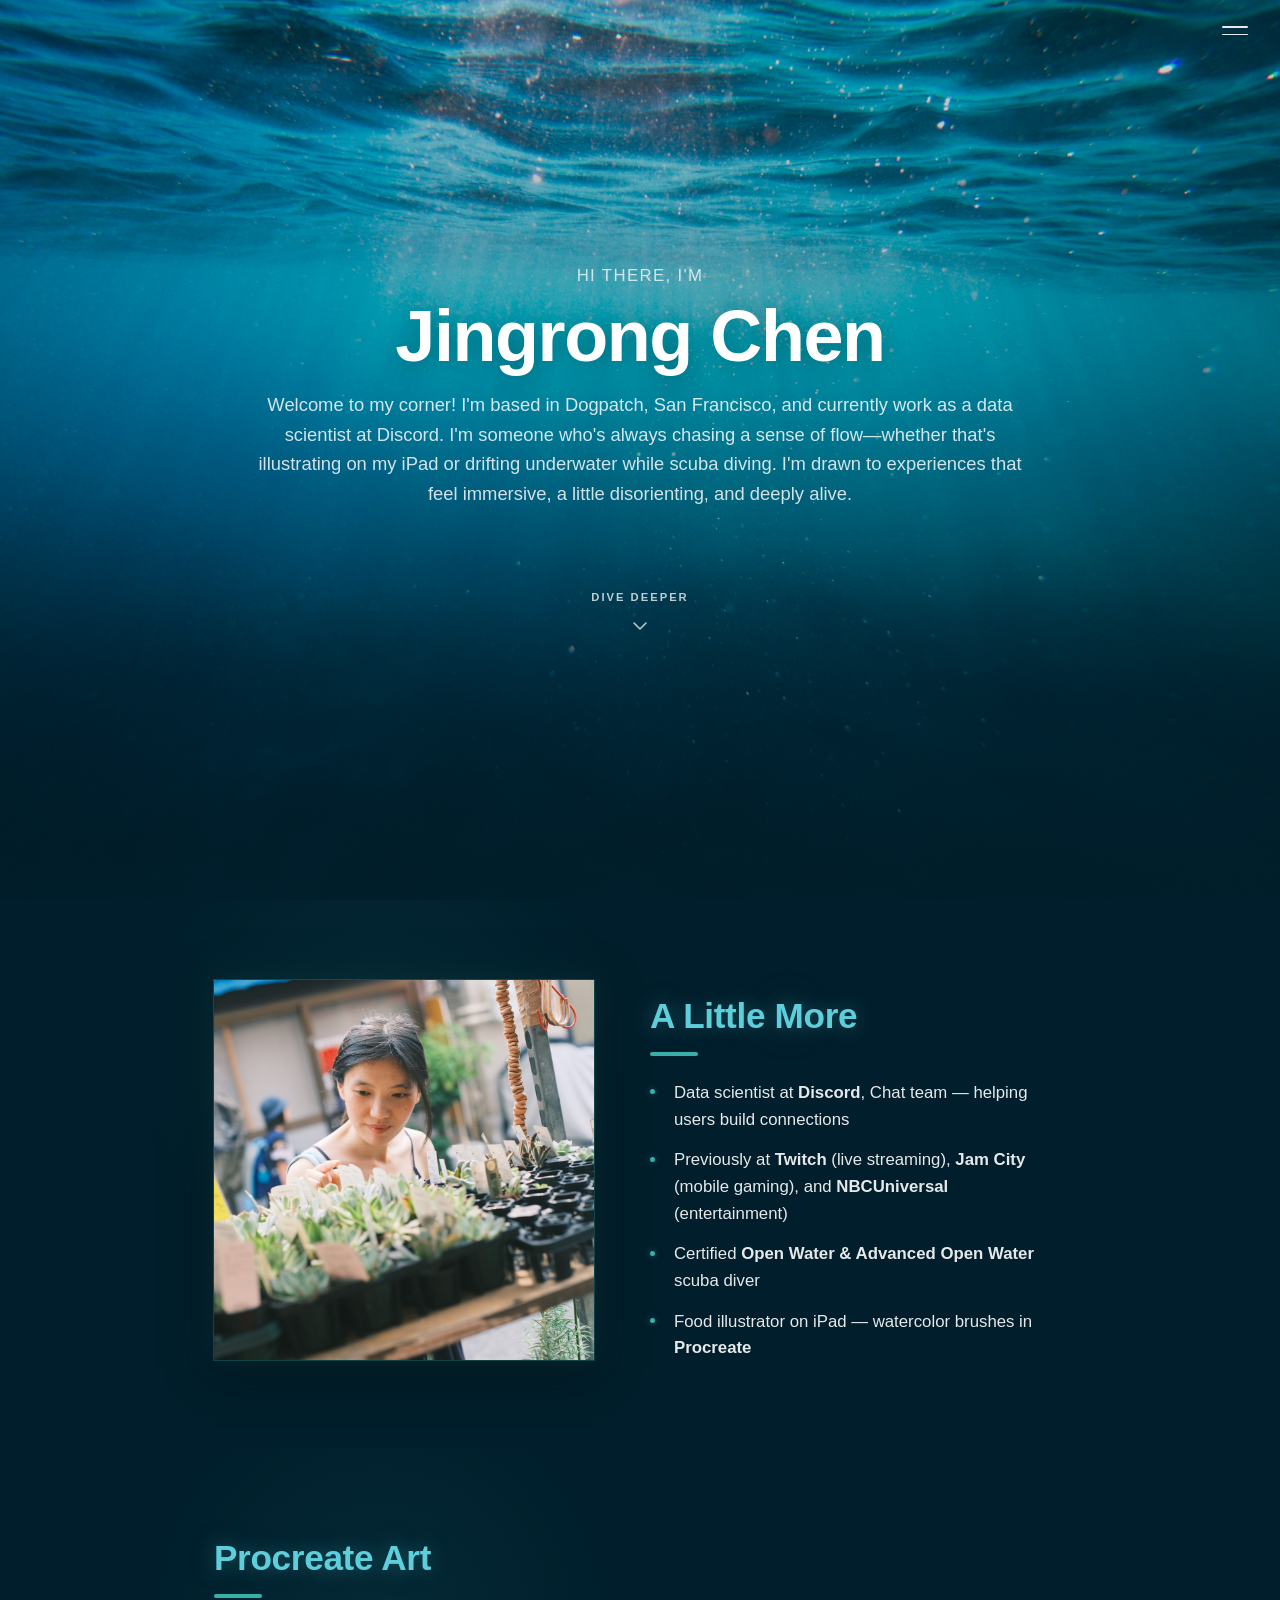
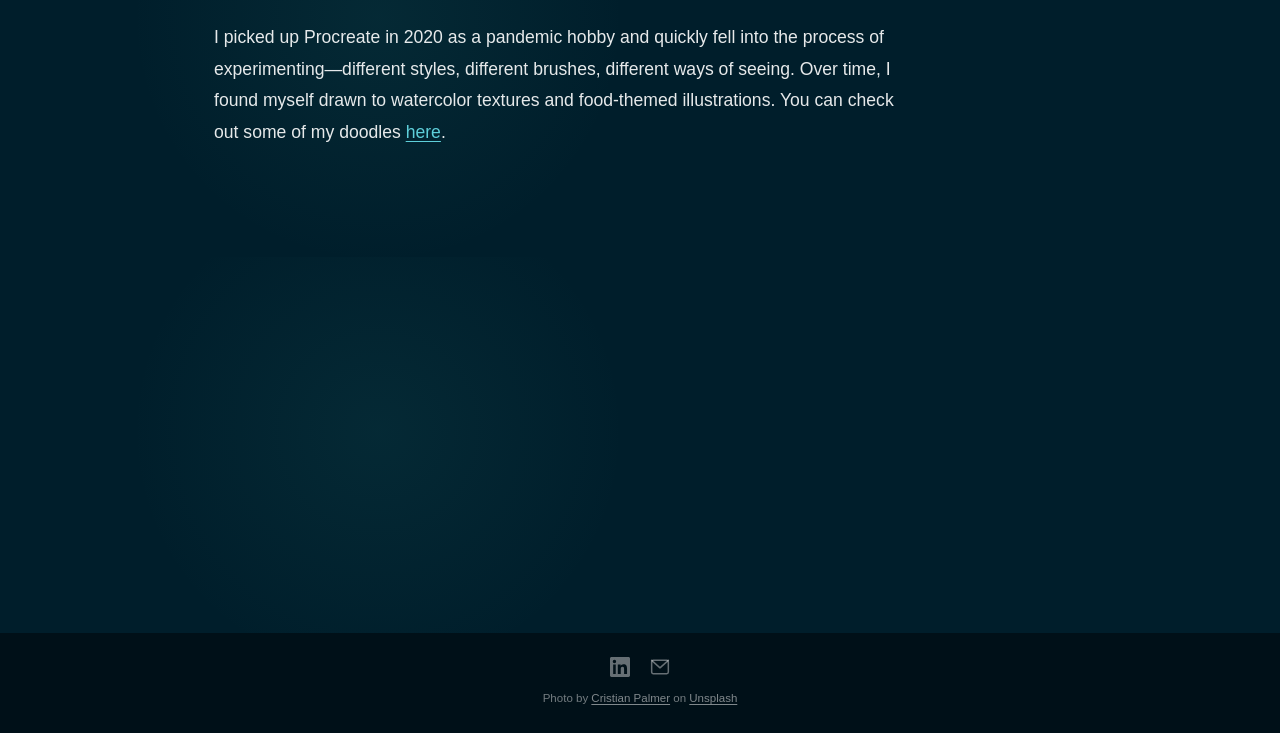
==== commit e0142e17: "Remove Zelda bullet point from About section Co-Authored-By: Claude Sonnet 4.6 <noreply@anthropic.co" ====
--- a/index.html
+++ b/index.html
@@ -67,7 +67,6 @@
           <li class="bullet-item reveal">Previously at <strong>Twitch</strong> (live streaming), <strong>Jam City</strong> (mobile gaming), and <strong>NBCUniversal</strong> (entertainment)</li>
           <li class="bullet-item reveal">Certified <strong>Open Water & Advanced Open Water</strong> scuba diver</li>
           <li class="bullet-item reveal">Food illustrator on iPad — watercolor brushes in <strong>Procreate</strong></li>
-          <li class="bullet-item reveal">Once addicted to Nintendo's open world <strong>Zelda</strong> franchise — logged an embarrassing amount of hours in Hyrule</li>
         </ul>
       </div>
     </div>
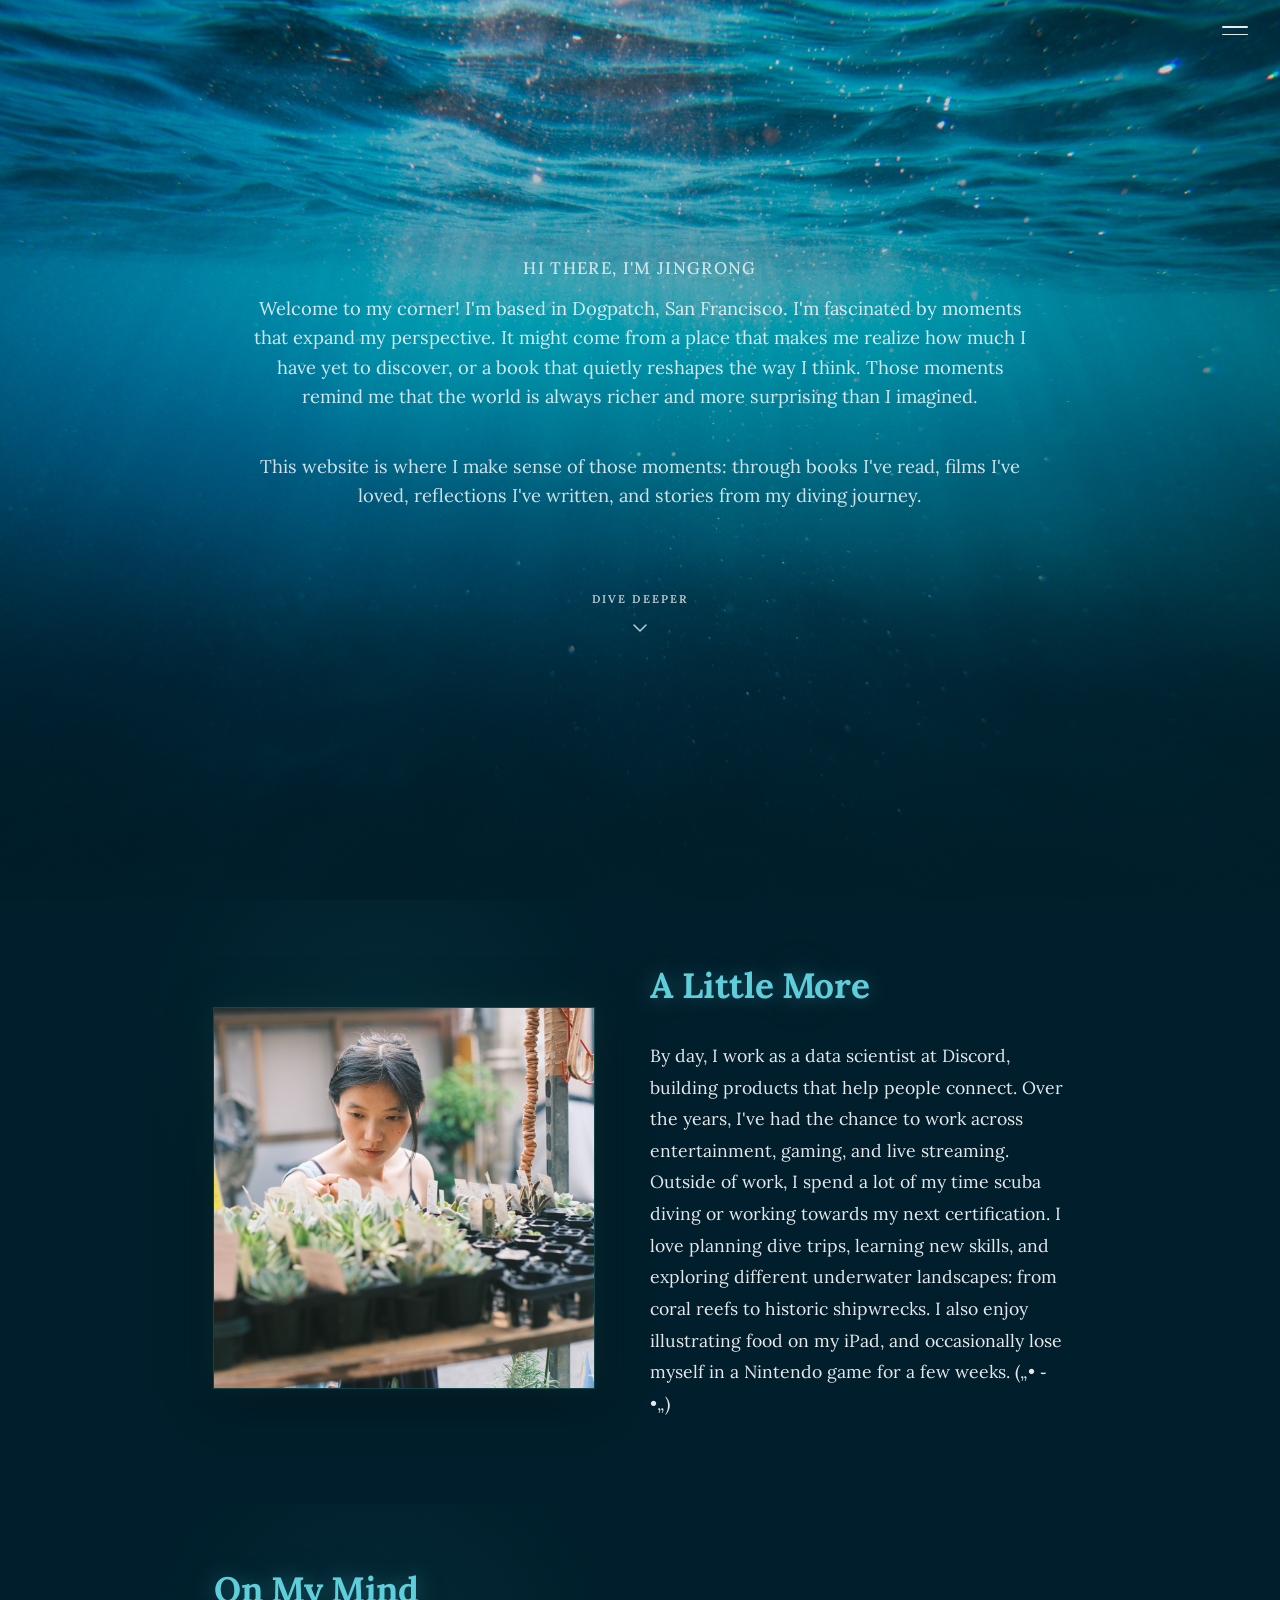
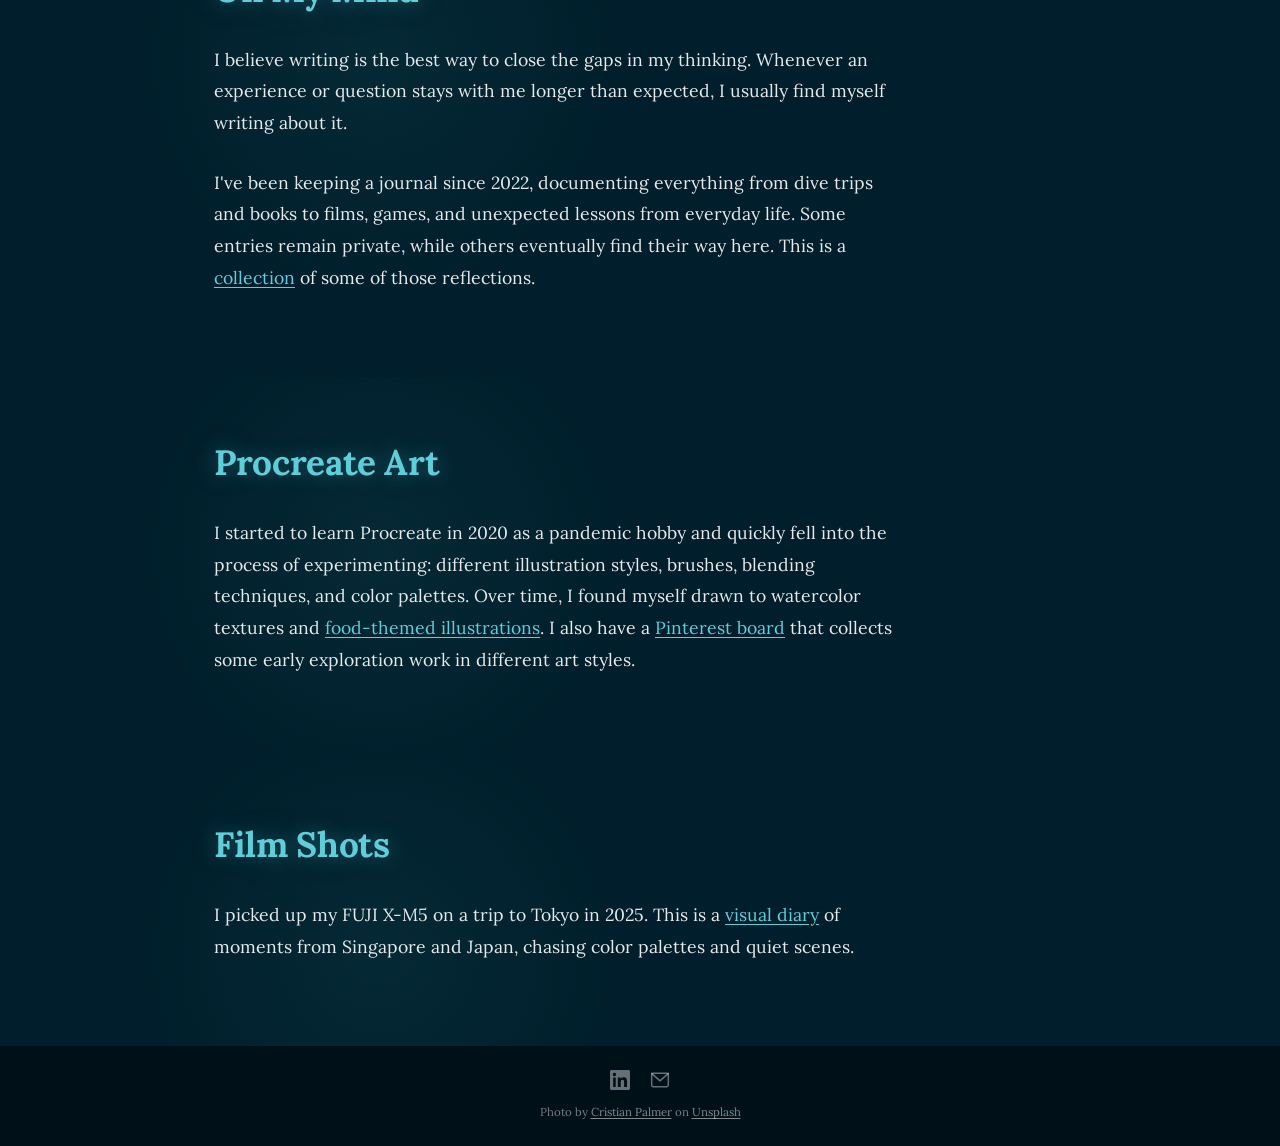
==== commit 99f98a08: "Add Notion-synced essays, redesign hero/About copy, misc fixes - New "On My Mind" essay pipeline: sc" ====
--- a/index.html
+++ b/index.html
@@ -26,6 +26,7 @@
   <div class="menu-overlay" id="menuOverlay">
     <nav class="menu-nav">
       <a href="#about"     class="menu-link" data-section="about">About Me</a>
+      <a href="thoughts.html" class="menu-link" data-section="thoughts">On My Mind</a>
       <a href="procreate.html" class="menu-link" data-section="procreate">Procreate Art</a>
       <a href="film-shots.html" class="menu-link" data-section="film-shots">Film Shots</a>
     </nav>
@@ -38,9 +39,9 @@
       <div class="hero-overlay"></div>
     </div>
     <div class="hero-content">
-      <p class="hero-greeting slide-up delay-1">Hi there, I'm</p>
-      <h1 class="hero-name slide-up delay-2">Jingrong Chen</h1>
-      <p class="hero-role slide-up delay-3">Welcome to my corner! I'm based in Dogpatch, San Francisco, and currently work as a data scientist at Discord. I'm someone who's always chasing a sense of flow—whether that's illustrating on my iPad or drifting underwater while scuba diving. I'm drawn to experiences that feel immersive, a little disorienting, and deeply alive.</p>
+      <h1 class="hero-name slide-up delay-1">Hi there, I'm Jingrong</h1>
+      <p class="hero-role slide-up delay-3">Welcome to my corner! I'm based in Dogpatch, San Francisco. I'm fascinated by moments that expand my perspective. It might come from a place that makes me realize how much I have yet to discover, or a book that quietly reshapes the way I think. Those moments remind me that the world is always richer and more surprising than I imagined.</p>
+      <p class="hero-role slide-up delay-3">This website is where I make sense of those moments: through books I've read, films I've loved, reflections I've written, and stories from my diving journey.</p>
       <a class="dive-deeper slide-up delay-4" href="#about" aria-label="Scroll to About Me">
         <span class="dive-label">Dive Deeper</span>
         <svg class="dive-arrow" viewBox="0 0 24 24" fill="none" xmlns="http://www.w3.org/2000/svg">
@@ -62,13 +63,20 @@
       </div>
       <div class="about-body">
         <h2 class="section-title reveal">A Little More</h2>
-        <ul class="about-bullets">
-          <li class="bullet-item reveal">Data scientist at <strong>Discord</strong>, Chat team — helping users build connections</li>
-          <li class="bullet-item reveal">Previously at <strong>Twitch</strong> (live streaming), <strong>Jam City</strong> (mobile gaming), and <strong>NBCUniversal</strong> (entertainment)</li>
-          <li class="bullet-item reveal">Certified <strong>Open Water & Advanced Open Water</strong> scuba diver</li>
-          <li class="bullet-item reveal">Food illustrator on iPad — watercolor brushes in <strong>Procreate</strong></li>
-        </ul>
+        <p class="about-text reveal">By day, I work as a data scientist at Discord, building products that help people connect. Over the years, I've had the chance to work across entertainment, gaming, and live streaming. Outside of work, I spend a lot of my time scuba diving or working towards my next certification. I love planning dive trips, learning new skills, and exploring different underwater landscapes: from coral reefs to historic shipwrecks. I also enjoy illustrating food on my iPad, and occasionally lose myself in a Nintendo game for a few weeks. („• ֊ •„)</p>
       </div>
+    </div>
+  </section>
+
+
+
+  <!-- ON MY MIND -->
+  <section class="section procreate-section" id="thoughts">
+    <div class="ambient-light"></div>
+    <div class="container">
+      <h2 class="section-title reveal">On My Mind</h2>
+      <p class="about-text reveal">I believe writing is the best way to close the gaps in my thinking. Whenever an experience or question stays with me longer than expected, I usually find myself writing about it.</p>
+      <p class="about-text reveal">I've been keeping a journal since 2022, documenting everything from dive trips and books to films, games, and unexpected lessons from everyday life. Some entries remain private, while others eventually find their way here. This is a <a href="thoughts.html" target="_blank" style="color:var(--accent);text-decoration:underline;text-underline-offset:3px;">collection</a> of some of those reflections.</p>
     </div>
   </section>
 
@@ -79,9 +87,11 @@
     <div class="ambient-light"></div>
     <div class="container">
       <h2 class="section-title reveal">Procreate Art</h2>
-      <p class="about-text reveal">I picked up Procreate in 2020 as a pandemic hobby and quickly fell into the process of experimenting—different styles, different brushes, different ways of seeing. Over time, I found myself drawn to watercolor textures and food-themed illustrations. You can check out some of my doodles <a href="procreate.html" target="_blank" style="color:var(--accent);text-decoration:underline;text-underline-offset:3px;">here</a>.</p>
+      <p class="about-text reveal">I started to learn Procreate in 2020 as a pandemic hobby and quickly fell into the process of experimenting: different illustration styles, brushes, blending techniques, and color palettes. Over time, I found myself drawn to watercolor textures and <a href="procreate.html" target="_blank" style="color:var(--accent);text-decoration:underline;text-underline-offset:3px;">food-themed illustrations</a>. I also have a <a href="https://www.pinterest.com/jingronc/" target="_blank" rel="noopener" style="color:var(--accent);text-decoration:underline;text-underline-offset:3px;">Pinterest board</a> that collects some early exploration work in different art styles.</p>
     </div>
   </section>
+
+
 
 
 
@@ -91,7 +101,7 @@
     <div class="ambient-light"></div>
     <div class="container">
       <h2 class="section-title reveal">Film Shots</h2>
-      <p class="about-text reveal">Picked up my FUJI X-M5 on a trip to Tokyo. This is a visual diary of moments from Singapore and Japan, chasing color palettes and quiet scenes. Browse the collection <a href="film-shots.html" target="_blank" style="color:var(--accent);text-decoration:underline;text-underline-offset:3px;">here</a>.</p>
+      <p class="about-text reveal">I picked up my FUJI X-M5 on a trip to Tokyo in 2025. This is a <a href="film-shots.html" target="_blank" style="color:var(--accent);text-decoration:underline;text-underline-offset:3px;">visual diary</a> of moments from Singapore and Japan, chasing color palettes and quiet scenes.</p>
     </div>
   </section>
 
--- a/style.css
+++ b/style.css
@@ -1,3 +1,5 @@
+@import url('https://fonts.googleapis.com/css2?family=Lora:ital,wght@0,400;0,500;0,600;0,700;1,400;1,500&display=swap');
+
 /* ============================================================
    TOKENS
    ============================================================ */
@@ -24,7 +26,7 @@
 html { scroll-behavior: smooth; }
 
 body {
-  font-family: -apple-system, BlinkMacSystemFont, 'SF Pro Text', 'Helvetica Neue', sans-serif;
+  font-family: 'Lora', Georgia, serif;
   background: var(--bg);
   color: var(--text);
   line-height: 1.7;
@@ -38,7 +40,7 @@
    TYPOGRAPHY
    ============================================================ */
 h1, h2, h3 {
-  font-family: -apple-system, BlinkMacSystemFont, 'SF Pro Display', 'Helvetica Neue', sans-serif;
+  font-family: 'Lora', Georgia, serif;
   font-weight: 700;
 }
 
@@ -51,16 +53,6 @@
   display: inline-block;
 }
 
-.section-title::after {
-  content: '';
-  display: block;
-  width: 48px;
-  height: 4px;
-  background: var(--pop);
-  border-radius: 2px;
-  margin-top: 6px;
-}
-
 /* ============================================================
    LAYOUT
    ============================================================ */
@@ -71,7 +63,7 @@
 }
 
 .section {
-  padding: 5rem 0;
+  padding: 3.5rem 0;
 }
 
 
@@ -146,7 +138,7 @@
 }
 
 .menu-link {
-  font-family: -apple-system, BlinkMacSystemFont, 'SF Pro Display', 'Helvetica Neue', sans-serif;
+  font-family: 'Lora', Georgia, serif;
   font-size: clamp(1.6rem, 5vw, 2.2rem);
   font-weight: 600;
   letter-spacing: 0.06em;
@@ -256,22 +248,14 @@
   max-width: 780px;
 }
 
-.hero-greeting {
+.hero-name {
   font-size: clamp(0.9rem, 2vw, 1.05rem);
   font-weight: 500;
   color: rgba(255,255,255,0.75);
-  margin-bottom: 0.5rem;
+  line-height: 1.05;
   letter-spacing: 0.08em;
   text-transform: uppercase;
-}
-
-.hero-name {
-  font-size: clamp(2.8rem, 7vw, 4.5rem);
-  color: var(--white);
-  line-height: 1.05;
-  letter-spacing: -0.02em;
   margin-bottom: 1rem;
-  text-shadow: 0 2px 24px rgba(0,0,0,0.3);
 }
 
 .hero-role {
@@ -453,35 +437,6 @@
   max-width: 680px;
   margin-bottom: 1.75rem;
   line-height: 1.8;
-}
-
-.about-bullets {
-  list-style: none;
-  display: flex;
-  flex-direction: column;
-  gap: 0.85rem;
-  max-width: 620px;
-}
-
-.bullet-item {
-  font-size: clamp(0.95rem, 2vw, 1.05rem);
-  color: var(--text);
-  line-height: 1.6;
-  padding-left: 1.5rem;
-  position: relative;
-  cursor: default;
-}
-
-.bullet-item::before {
-  content: '';
-  position: absolute;
-  left: 0;
-  top: 0.58em;
-  width: 5px;
-  height: 5px;
-  border-radius: 50%;
-  background: var(--primary);
-  box-shadow: 0 0 6px rgba(58,175,169,0.5);
 }
 
 /* ============================================================
@@ -680,7 +635,7 @@
 
   .nav-links { gap: 1.2rem; }
   .nav { padding: 0.85rem 1.25rem; }
-  .section { padding: 3.5rem 0; }
+  .section { padding: 2.5rem 0; }
 
   .about-inner {
     flex-direction: column;
@@ -693,10 +648,6 @@
     width: 220px;
     height: 220px;
   }
-
-  .about-bullets {
-    text-align: left;
-  }
 }
 
 @media (max-width: 420px) {
